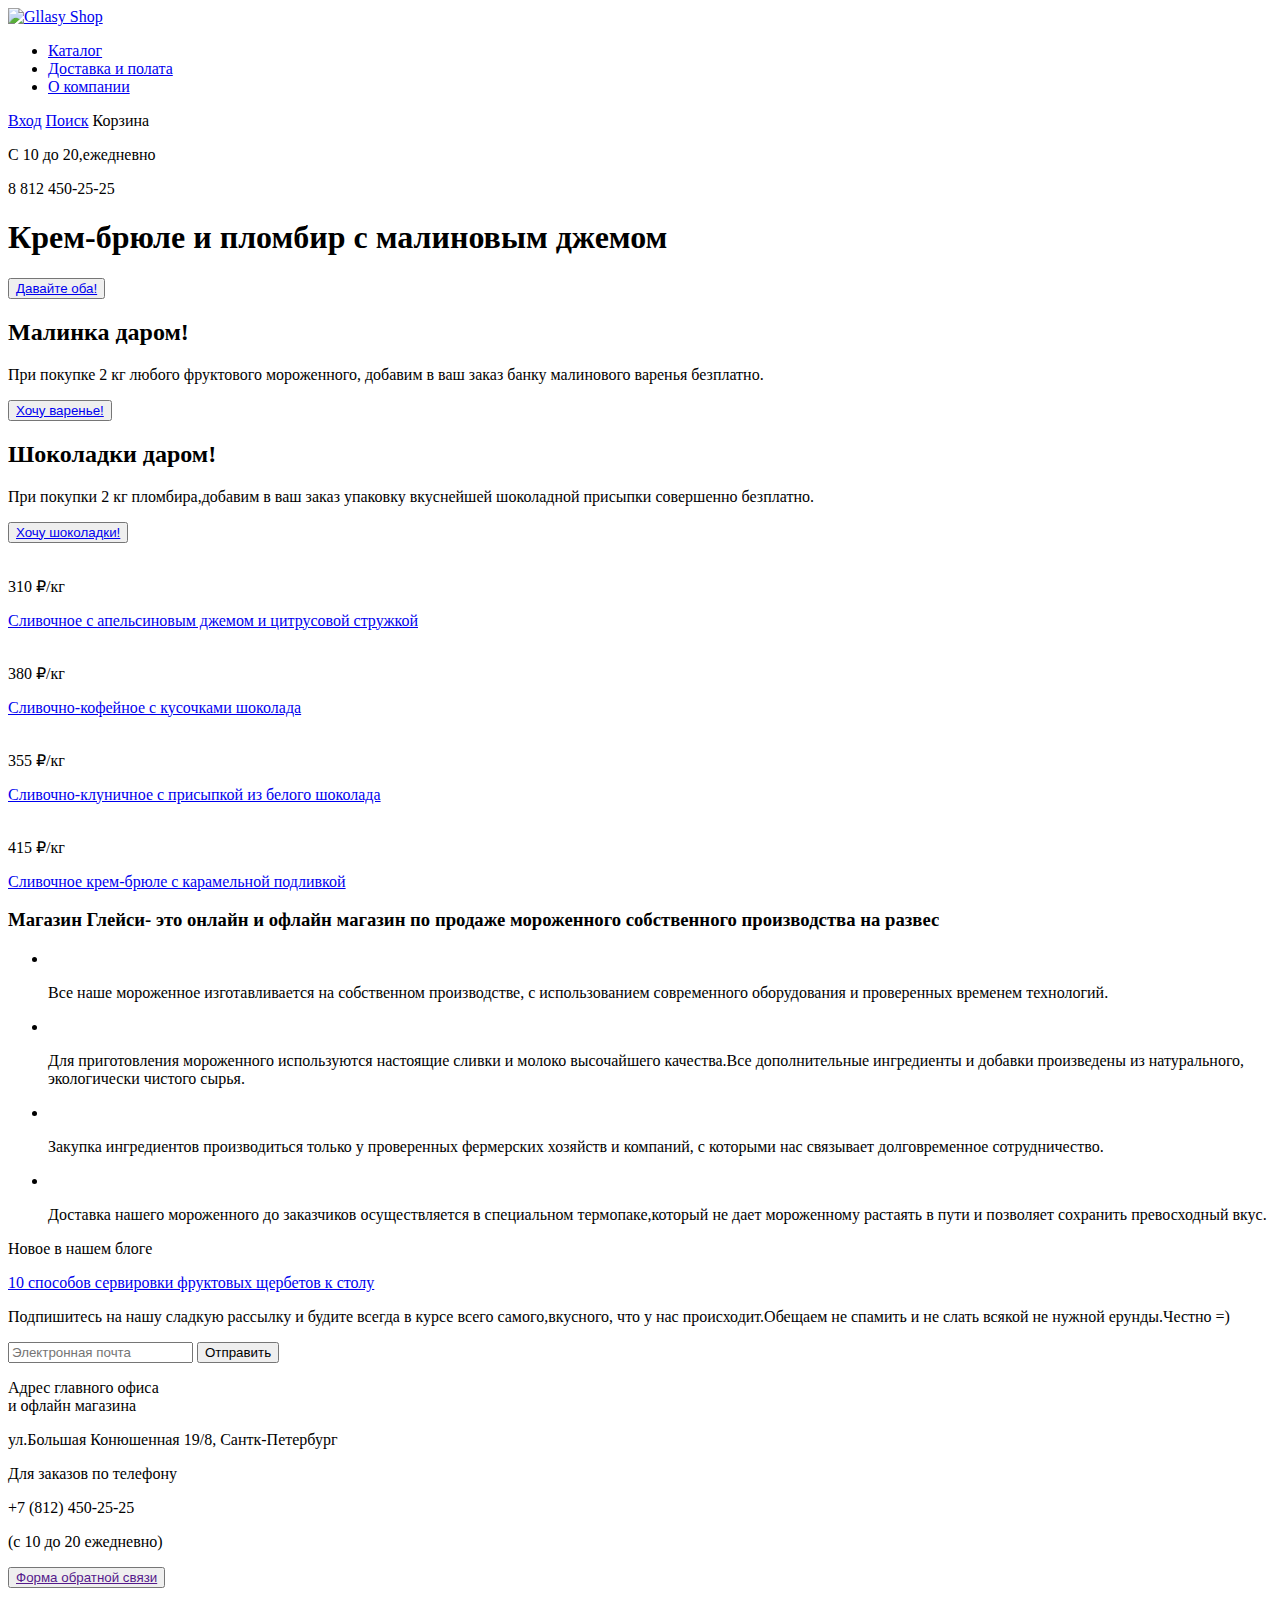
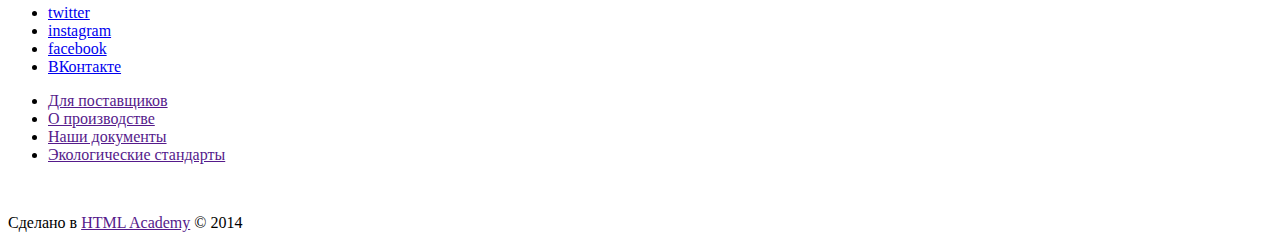
==== index.html @ 6f5e5ba5 "Разметка Глейси" ====
<!DOCTYPE html>
<html lang="ru">
  <head>
    <meta charset="utf-8">
    <title>HTML Academy: Глейси</title>
  </head>
  <body>
    <body>
    <div class="wrapper-slider">
    <header class="main-header">
    	<div class="left-block">
    	<a href="#"><img src="#" width="#" height="" alt="Gllasy Shop"></a>
    	<nav class="main-navigation">
    	<ul>
    		<li>
    			<a href="#">Каталог</a>
    	</li>
    <li>
    <a href="#">Доставка и полата</a>
    </li>
    <li>
    <a href="#">О компании</a>
    </li>
    </ul>
    </nav>
    </div>

    <div class="user-block right">
    <a class="login" href="#">Вход</a>
    <a class="Search" href="#">Поиск</a>
    <a class="links_popup_Backet">Корзина</a>
    </span>
    </div>
    </header>


    <main>
    <div class="information right">
    <p class="mode">С 10 до 20,ежедневно</p>
    <p class="mode1">8 812 450-25-25</p>
    </div>

    <div class="main-headline">
    <h1>Крем-брюле и пломбир с малиновым джемом</h1>
    <button class="btn btn-big"><a href="#">Давайте оба!</a></button>
    </div>

    <section class="action">
    <div class="action-left">
    <h2>Малинка даром!</h2>
    <p> При покупке 2 кг любого фруктового мороженного, добавим в ваш заказ банку малинового варенья безплатно.</p>
    <button class="btn"><a href="#">Хочу варенье!</a></button>
    </div>

    <div class="action-right">
    <h2> Шоколадки даром!</h2>
    <p> При покупки 2 кг пломбира,добавим в ваш заказ упаковку вкуснейшей шоколадной присыпки совершенно безплатно.</p>
    <button class="btn"><a href="#">Хочу шоколадки!</a></button>
    </div>
    </section>


    <div class="assortiment">
    <div class="product">
    	<img src="#" alt="">
    	<p class="price">310 &#8381;/кг</p>
    	<a href="#" class="product-name">Сливочное с апельсиновым джемом и цитрусовой стружкой </a>
    </div>

    <div class="price">
    	<img src="#" alt="">
    	<p class="price">380 &#8381;/кг</p>
    	<a href="#" class="product-name">Сливочно-кофейное с кусочками шоколада</a>
    </div>

    <div class="price">
    	<img src="#" alt="">
    	<p class="price">355 &#8381;/кг</p>
    	<a href="#" class="product-name">Сливочно-клуничное с присыпкой из белого шоколада</a>
    </div>

    <div class="price">
    	<img src="#" alt="">
    	<p class="price">415 &#8381;/кг </p>
    	<a href="#" class="product-name">Сливочное крем-брюле с карамельной подливкой</a>
    </div>
    </div>


    <div class="manufacturer">
    <h3 class="description">Магазин Глейси- это онлайн и офлайн магазин по продаже мороженного собственного производства на развес </h3>
    <ul class="information">
    <li>
    <img src="">
    <p>Все наше мороженное изготавливается на собственном производстве, с использованием современного оборудования и проверенных временем технологий. </p>
    </li>
    <li>
    <img src="">
    <p> Для приготовления мороженного используются настоящие сливки и молоко высочайшего качества.Все дополнительные ингредиенты и добавки произведены из натурального, экологически чистого сырья.</p>
    </li>
    <li>
    <img src="">
    <p> Закупка ингредиентов производиться только у проверенных фермерских хозяйств и компаний, с которыми нас связывает долговременное сотрудничество. </p>
    </li>
    <li>
    <img src="">
    <p>Доставка нашего мороженного до заказчиков осуществляется в специальном термопаке,который не дает мороженному растаять в пути и позволяет сохранить превосходный вкус.</p>
    </li>
    </ul>
    </div>

    <div class="row">

    <div class="news">
    <p>Новое в нашем блоге</p>
    <a class="news-headline" href="#" target="blank">10 способов сервировки фруктовых щербетов к столу</a>
    </div>

    <div class="subscribe">
    <form action="#" method="post" class="subscribe-form">
    <p>Подпишитесь на нашу сладкую рассылку и будите всегда в курсе всего самого,вкусного, что у нас происходит.Обещаем  не спамить и не слать всякой не нужной ерунды.Честно =) </p>
    <input type="email" name="email" class="subscribe form-control" placeholder="Электронная почта" required>
    <button type="submit" class="button" value="Отправить">Отправить</button>
    </form>
    </div>
    </div>


    <div id="map2" class="map">

    	<div class="contacts right">
    		<p>Адрес главного офиса<br/> и офлайн магазина</p>
    		<p class="adress">ул.Большая Конюшенная 19/8, Сантк-Петербург</p>

    		<p>Для заказов по телефону</p>
    		<p class="adress">+7 (812) 450-25-25</p>
    		<p>(c 10 до 20 ежедневно)</p>
    		<button class="btn"><a href="">Форма обратной связи</a></button>

    	</div>
    </div>
    <footer>
    	<div class="social-left">
    		<ul class="social">
    			<li><a href="#"><img src="" alt="">twitter</a></li>
    			<li><a href="#"><img src="" alt="">instagram</a></li>
    			<li><a href="#"><img src="" alt="">facebook</a></li>
    			<li><a href="#"><img src="" alt="">ВКонтакте</a></li>
    		</ul>
    	</div>
    	<div class="about">
    		<ul class="about">
    			<li><a href="">Для поставщиков</a></li>
    			<li><a href="">О производстве</a></li>
    			<li><a href="">Наши документы</a></li>
    			<li><a href="">Экологические стандарты</a></li>
    		</ul>
    	</div>
    	<div class="copyright">
    	 	<a href=""><img src=""></a>
    	 	<p class="copyright">Сделано в <a href="">HTML Academy</a> &copy; 2014</p>
    	</div>
    </footer>
    </main>
    </div>
    </body>
    </html>
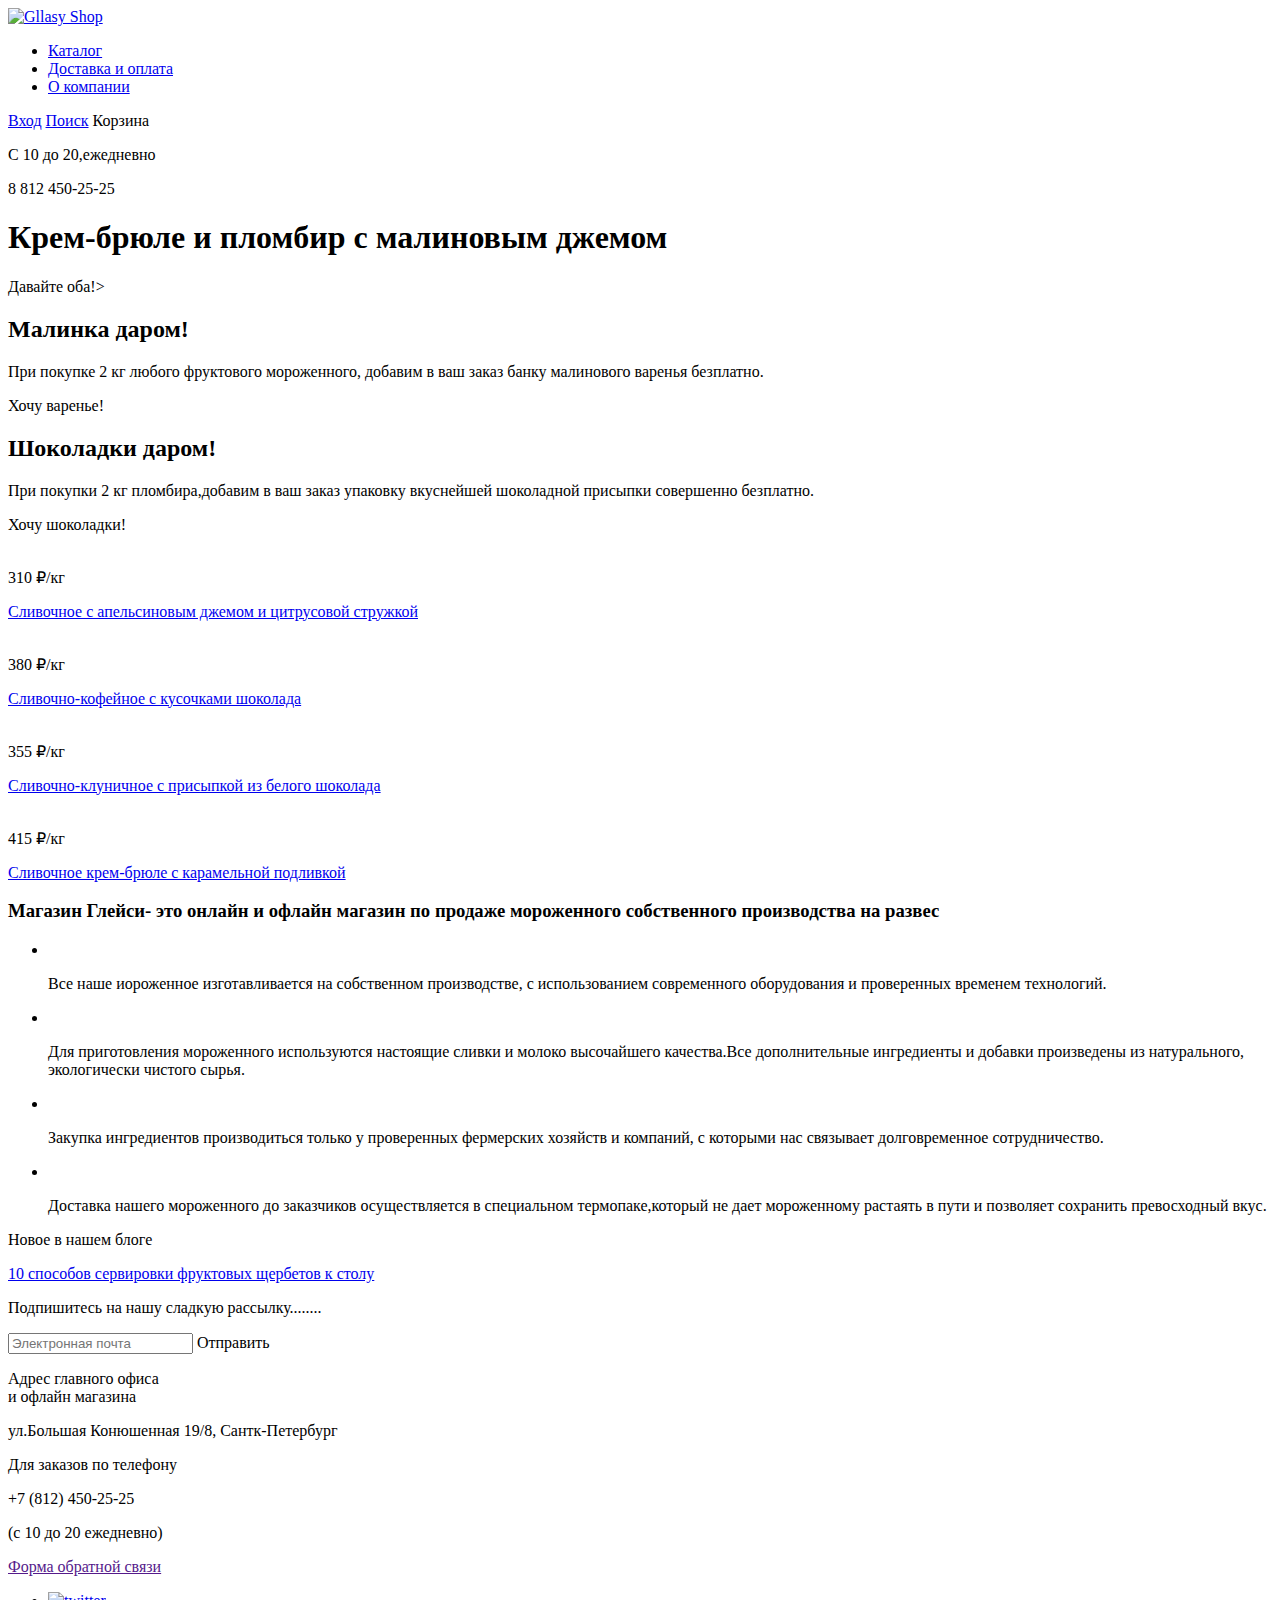
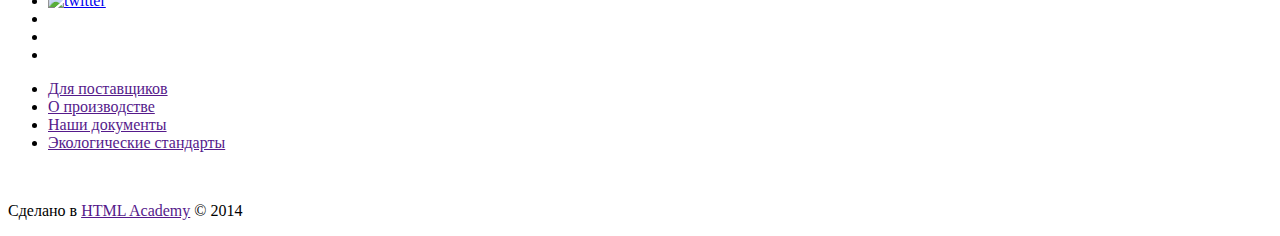
==== commit c38cf8b2: "Изменила отступы,добавила ссылку, убрала span,поменяла кнопки." ====
--- a/index.html
+++ b/index.html
@@ -1,167 +1,166 @@
-<!DOCTYPE html>
-<html lang="ru">
+﻿<!DOCTYPE html>
+  <html lang="ru">
   <head>
-    <meta charset="utf-8">
-    <title>HTML Academy: Глейси</title>
+  <meta charset="utf-8">
+  <title>GLLASY SHOP</title>
   </head>
   <body>
-    <body>
     <div class="wrapper-slider">
-    <header class="main-header">
-    	<div class="left-block">
-    	<a href="#"><img src="#" width="#" height="" alt="Gllasy Shop"></a>
-    	<nav class="main-navigation">
-    	<ul>
-    		<li>
-    			<a href="#">Каталог</a>
-    	</li>
-    <li>
-    <a href="#">Доставка и полата</a>
-    </li>
-    <li>
-    <a href="#">О компании</a>
-    </li>
-    </ul>
-    </nav>
-    </div>
+        <header class="main-header">
+	         <div class="left-block">
+	            <a href="index.html"><img src="#" width="#" height="" alt="Gllasy Shop"></a>
+	             <nav class="main-navigation">
+	                <ul>
+		                  <li>
+			                     <a href="#">Каталог</a>
+	                        </li>
+                          <li>
+                            <a href="#">Доставка и оплата</a>
+                          </li>
+                          <li>
+                            <a href="#">О компании</a>
+                          </li>
+                        </ul>
+                      </nav>
+                    </div>
 
-    <div class="user-block right">
-    <a class="login" href="#">Вход</a>
-    <a class="Search" href="#">Поиск</a>
-    <a class="links_popup_Backet">Корзина</a>
-    </span>
-    </div>
-    </header>
+                    <div class="user-block right">
+                      <a class="login" href="#">Вход</a>
+                      <a class="search" href="#">Поиск</a>
+                      <a class="links_popup_Backet">Корзина</a>
+                    </div>
+                  </header>
 
 
-    <main>
-    <div class="information right">
+                  <main>
+  <div class="information right">
     <p class="mode">С 10 до 20,ежедневно</p>
     <p class="mode1">8 812 450-25-25</p>
     </div>
 
-    <div class="main-headline">
+  <div class="main-headline">
     <h1>Крем-брюле и пломбир с малиновым джемом</h1>
-    <button class="btn btn-big"><a href="#">Давайте оба!</a></button>
+    <a class="btn btn-big"="#">Давайте оба!>
     </div>
 
     <section class="action">
-    <div class="action-left">
-    <h2>Малинка даром!</h2>
-    <p> При покупке 2 кг любого фруктового мороженного, добавим в ваш заказ банку малинового варенья безплатно.</p>
-    <button class="btn"><a href="#">Хочу варенье!</a></button>
-    </div>
+      <div class="action-left">
+        <h2>Малинка даром!</h2>
+        <p> При покупке 2 кг любого фруктового мороженного, добавим в ваш заказ банку малинового варенья безплатно.</p>
+        <a class="btn"="#">Хочу варенье!</a>
+      </div>
 
-    <div class="action-right">
-    <h2> Шоколадки даром!</h2>
-    <p> При покупки 2 кг пломбира,добавим в ваш заказ упаковку вкуснейшей шоколадной присыпки совершенно безплатно.</p>
-    <button class="btn"><a href="#">Хочу шоколадки!</a></button>
-    </div>
+      <div class="action-right">
+        <h2> Шоколадки даром!</h2>
+        <p> При покупки 2 кг пломбира,добавим в ваш заказ упаковку вкуснейшей шоколадной присыпки совершенно безплатно.</p>
+        <a class="btn"="#">Хочу шоколадки!</a>
+      </div>
     </section>
 
 
     <div class="assortiment">
-    <div class="product">
-    	<img src="#" alt="">
-    	<p class="price">310 &#8381;/кг</p>
-    	<a href="#" class="product-name">Сливочное с апельсиновым джемом и цитрусовой стружкой </a>
-    </div>
+      <div class="product">
+	       <img src="#" alt="">
+	        <p class="price">310 &#8381;/кг</p>
+	         <a href="#" class="product-name">Сливочное с апельсиновым джемом и цитрусовой стружкой </a>
+         </div>
 
-    <div class="price">
-    	<img src="#" alt="">
-    	<p class="price">380 &#8381;/кг</p>
-    	<a href="#" class="product-name">Сливочно-кофейное с кусочками шоколада</a>
-    </div>
+         <div class="price">
+	          <img src="#" alt="">
+	           <p class="price">380 &#8381;/кг</p>
+	            <a href="#" class="product-name">Сливочно-кофейное с кусочками шоколада</a>
+            </div>
 
-    <div class="price">
-    	<img src="#" alt="">
-    	<p class="price">355 &#8381;/кг</p>
-    	<a href="#" class="product-name">Сливочно-клуничное с присыпкой из белого шоколада</a>
-    </div>
+            <div class="price">
+	             <img src="#" alt="">
+	              <p class="price">355 &#8381;/кг</p>
+	               <a href="#" class="product-name">Сливочно-клуничное с присыпкой из белого шоколада</a>
+               </div>
 
-    <div class="price">
-    	<img src="#" alt="">
-    	<p class="price">415 &#8381;/кг </p>
-    	<a href="#" class="product-name">Сливочное крем-брюле с карамельной подливкой</a>
-    </div>
-    </div>
+               <div class="price">
+	                <img src="#" alt="">
+	                 <p class="price">415 &#8381;/кг </p>
+	                  <a href="#" class="product-name">Сливочное крем-брюле с карамельной подливкой</a>
+                  </div>
+                </div>
 
 
-    <div class="manufacturer">
-    <h3 class="description">Магазин Глейси- это онлайн и офлайн магазин по продаже мороженного собственного производства на развес </h3>
-    <ul class="information">
-    <li>
-    <img src="">
-    <p>Все наше мороженное изготавливается на собственном производстве, с использованием современного оборудования и проверенных временем технологий. </p>
-    </li>
-    <li>
-    <img src="">
-    <p> Для приготовления мороженного используются настоящие сливки и молоко высочайшего качества.Все дополнительные ингредиенты и добавки произведены из натурального, экологически чистого сырья.</p>
-    </li>
-    <li>
-    <img src="">
-    <p> Закупка ингредиентов производиться только у проверенных фермерских хозяйств и компаний, с которыми нас связывает долговременное сотрудничество. </p>
-    </li>
-    <li>
-    <img src="">
-    <p>Доставка нашего мороженного до заказчиков осуществляется в специальном термопаке,который не дает мороженному растаять в пути и позволяет сохранить превосходный вкус.</p>
-    </li>
-    </ul>
-    </div>
+                <div class="manufacturer">
+                  <h3 class="description">Магазин Глейси- это онлайн и офлайн магазин по продаже мороженного собственного производства на развес </h3>
+                  <ul class="information">
+                    <li>
+                      <img src="">
+                      <p>Все наше иороженное изготавливается на собственном производстве, с использованием современного оборудования и проверенных временем технологий. </p>
+                    </li>
+                    <li>
+                      <img src="">
+                      <p> Для приготовления мороженного используются настоящие сливки и молоко высочайшего качества.Все дополнительные ингредиенты и добавки произведены из натурального, экологически чистого сырья.</p>
+                    </li>
+                    <li>
+                      <img src="">
+                      <p> Закупка ингредиентов производиться только у проверенных фермерских хозяйств и компаний, с которыми нас связывает долговременное сотрудничество. </p>
+                    </li>
+                    <li>
+                      <img src="">
+                      <p>Доставка нашего мороженного до заказчиков осуществляется в специальном термопаке,который не дает мороженному растаять в пути и позволяет сохранить превосходный вкус.</p>
+                    </li>
+                  </ul>
+                </div>
 
-    <div class="row">
+                <div class="row">
 
-    <div class="news">
-    <p>Новое в нашем блоге</p>
-    <a class="news-headline" href="#" target="blank">10 способов сервировки фруктовых щербетов к столу</a>
-    </div>
+                  <div class="news">
+                    <p>Новое в нашем блоге</p>
+                    <a class="news-headline" href="#" target="blank">10 способов сервировки фруктовых щербетов к столу</a>
+                  </div>
 
-    <div class="subscribe">
-    <form action="#" method="post" class="subscribe-form">
-    <p>Подпишитесь на нашу сладкую рассылку и будите всегда в курсе всего самого,вкусного, что у нас происходит.Обещаем  не спамить и не слать всякой не нужной ерунды.Честно =) </p>
-    <input type="email" name="email" class="subscribe form-control" placeholder="Электронная почта" required>
-    <button type="submit" class="button" value="Отправить">Отправить</button>
-    </form>
-    </div>
-    </div>
+                  <div class="subscribe">
+                    <form action="#" method="post" class="subscribe-form">
+                      <p>Подпишитесь на нашу сладкую рассылку........</p>
+                      <input type="email" name="email" class="subscribe form-control" placeholder="Электронная почта" required>
+                      <a class="btn"="#"value="Отправить">Отправить</a>
+                    </form>
+                  </div>
+                </div>
 
 
-    <div id="map2" class="map">
+                <div id="map2" class="map">
 
-    	<div class="contacts right">
-    		<p>Адрес главного офиса<br/> и офлайн магазина</p>
-    		<p class="adress">ул.Большая Конюшенная 19/8, Сантк-Петербург</p>
+	                 <div class="contacts right">
+		                   <p>Адрес главного офиса<br/> и офлайн магазина</p>
+		                     <p class="adress">ул.Большая Конюшенная 19/8, Сантк-Петербург</p>
 
-    		<p>Для заказов по телефону</p>
-    		<p class="adress">+7 (812) 450-25-25</p>
-    		<p>(c 10 до 20 ежедневно)</p>
-    		<button class="btn"><a href="">Форма обратной связи</a></button>
+		                       <p>Для заказов по телефону</p>
+		                         <p class="adress">+7 (812) 450-25-25</p>
+		                           <p>(c 10 до 20 ежедневно)</p>
+		                             <a class="btn"="#"
+                                 <a href="">Форма обратной связи</a>
 
-    	</div>
-    </div>
-    <footer>
-    	<div class="social-left">
-    		<ul class="social">
-    			<li><a href="#"><img src="" alt="">twitter</a></li>
-    			<li><a href="#"><img src="" alt="">instagram</a></li>
-    			<li><a href="#"><img src="" alt="">facebook</a></li>
-    			<li><a href="#"><img src="" alt="">ВКонтакте</a></li>
-    		</ul>
-    	</div>
-    	<div class="about">
-    		<ul class="about">
-    			<li><a href="">Для поставщиков</a></li>
-    			<li><a href="">О производстве</a></li>
-    			<li><a href="">Наши документы</a></li>
-    			<li><a href="">Экологические стандарты</a></li>
-    		</ul>
-    	</div>
-    	<div class="copyright">
-    	 	<a href=""><img src=""></a>
-    	 	<p class="copyright">Сделано в <a href="">HTML Academy</a> &copy; 2014</p>
-    	</div>
-    </footer>
-    </main>
-    </div>
-    </body>
-    </html>
+	                              </div>
+                              </div>
+                              <footer>
+	                               <div class="social-left">
+		                                 <ul class="social">
+			                                    <li><a href="#"><img src="" alt="twitter"></a></li>
+			                                       <li><a href=""><img src="" alt=""></a></li>
+			                                          <li><a href=""><img src="" alt=""></a></li>
+			                                             <li><a href=""><img src="" alt=""></a></li>
+		                                               </ul>
+	                                                </div>
+	                                                 <div class="about">
+		                                                   <ul class="about">
+			                                                      <li><a href="">Для поставщиков</a></li>
+			                                                         <li><a href="">О производстве</a></li>
+			                                                            <li><a href="">Наши документы</a></li>
+			                                                               <li><a href="">Экологические стандарты</a></li>
+		                                                                 </ul>
+	                                                                  </div>
+	                                                                   <div class="copyright">
+	 	                                                                    <a href=""><img src=""></a>
+	 	                                                                     <p class="copyright">Сделано в <a href="">HTML Academy</a> &copy; 2014</p>
+	                                                                      </div>
+                                                                      </footer>
+                                                                    </main>
+                                                                  </div>
+                                                                </body>
+                                                                </html>
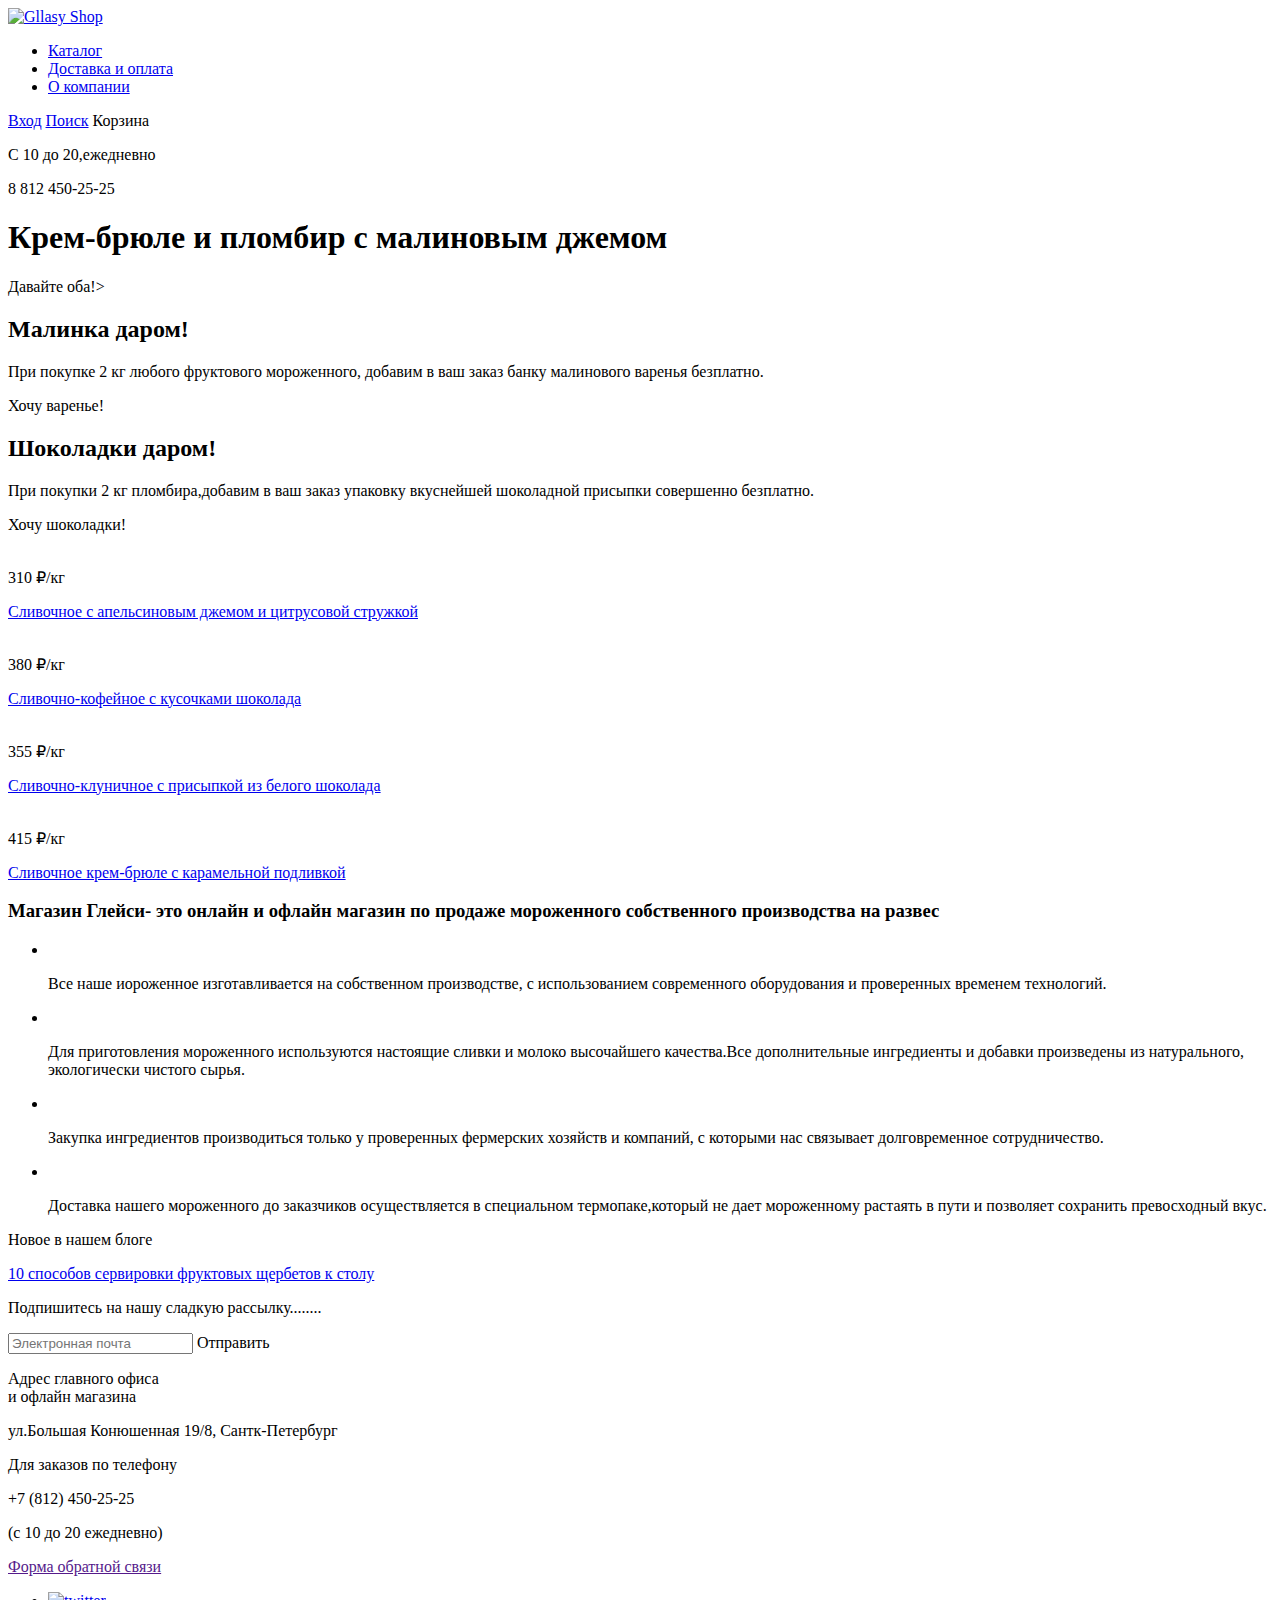
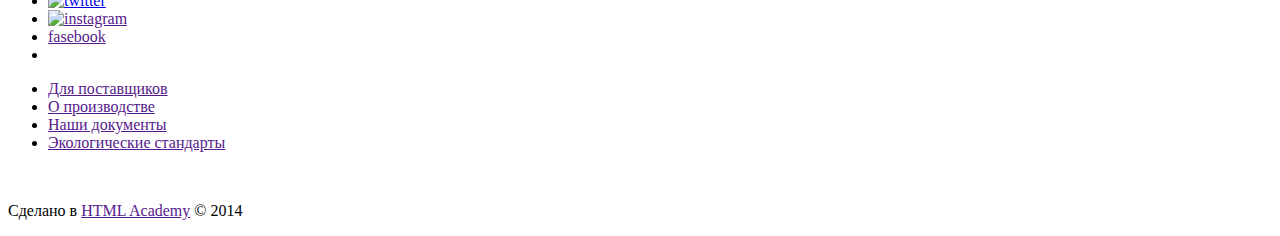
==== commit 8b05e7a1: "Update index.html" ====
--- a/index.html
+++ b/index.html
@@ -1,166 +1,164 @@
-﻿<!DOCTYPE html>
-  <html lang="ru">
-  <head>
+<!DOCTYPE html>
+<html lang="ru">
+<head>
   <meta charset="utf-8">
   <title>GLLASY SHOP</title>
-  </head>
-  <body>
-    <div class="wrapper-slider">
-        <header class="main-header">
-	         <div class="left-block">
-	            <a href="index.html"><img src="#" width="#" height="" alt="Gllasy Shop"></a>
-	             <nav class="main-navigation">
-	                <ul>
-		                  <li>
-			                     <a href="#">Каталог</a>
-	                        </li>
-                          <li>
-                            <a href="#">Доставка и оплата</a>
-                          </li>
-                          <li>
-                            <a href="#">О компании</a>
-                          </li>
-                        </ul>
-                      </nav>
-                    </div>
+</head>
+<body>
+  <div class="wrapper-slider">
+    <header class="main-header">
+      <div class="left-block">
+        <a href="index.html"><img src="#" width="#" height="" alt="Gllasy Shop"></a>
+        <nav class="main-navigation">
+          <ul>
+            <li>
+              <a href="#">Каталог</a>
+            </li>
+            <li>
+              <a href="#">Доставка и оплата</a>
+            </li>
+            <li>
+              <a href="#">О компании</a>
+            </li>
+          </ul>
+        </nav>
+      </div>
 
-                    <div class="user-block right">
-                      <a class="login" href="#">Вход</a>
-                      <a class="search" href="#">Поиск</a>
-                      <a class="links_popup_Backet">Корзина</a>
-                    </div>
-                  </header>
+      <div class="user-block right">
+        <a class="login" href="#">Вход</a>
+        <a class="search" href="#">Поиск</a>
+        <a class="links_popup_Backet">Корзина</a>
+      </div>
+    </header>
 
 
-                  <main>
-  <div class="information right">
-    <p class="mode">С 10 до 20,ежедневно</p>
-    <p class="mode1">8 812 450-25-25</p>
+    <main>
+      <div class="information right">
+        <p class="mode">С 10 до 20,ежедневно</p>
+        <p class="mode1">8 812 450-25-25</p>
+      </div>
+
+      <div class="main-headline">
+        <h1>Крем-брюле и пломбир с малиновым джемом</h1>
+        <a class="btn btn-big"="#">Давайте оба!>
+      </div>
+
+      <section class="action">
+        <div class="action-left">
+          <h2>Малинка даром!</h2>
+          <p> При покупке 2 кг любого фруктового мороженного, добавим в ваш заказ банку малинового варенья безплатно.</p>
+          <a class="btn"="#">Хочу варенье!</a>
+        </div>
+
+        <div class="action-right">
+          <h2> Шоколадки даром!</h2>
+          <p> При покупки 2 кг пломбира,добавим в ваш заказ упаковку вкуснейшей шоколадной присыпки совершенно безплатно.</p>
+          <a class="btn"="#">Хочу шоколадки!</a>
+        </div>
+      </section>
+
+
+       <div class="assortiment">
+         <div class="product">
+         <img src="#" alt="">
+         <p class="price">310 &#8381;/кг</p>
+         <a href="#" class="product-name">Сливочное с апельсиновым джемом и цитрусовой стружкой </a>
+       </div>
+
+       <div class="price">
+         <img src="#" alt="">
+         <p class="price">380 &#8381;/кг</p>
+         <a href="#" class="product-name">Сливочно-кофейное с кусочками шоколада</a>
+       </div>
+
+       <div class="price">
+         <img src="#" alt="">
+         <p class="price">355 &#8381;/кг</p>
+         <a href="#" class="product-name">Сливочно-клуничное с присыпкой из белого шоколада</a>
+       </div>
+
+       <div class="price">
+         <img src="#" alt="">
+         <p class="price">415 &#8381;/кг </p>
+         <a href="#" class="product-name">Сливочное крем-брюле с карамельной подливкой</a>
+      </div>
     </div>
 
-  <div class="main-headline">
-    <h1>Крем-брюле и пломбир с малиновым джемом</h1>
-    <a class="btn btn-big"="#">Давайте оба!>
-    </div>
+        <div class="manufacturer">
+          <h3 class="description">Магазин Глейси- это онлайн и офлайн магазин по продаже мороженного собственного производства на развес </h3>
+            <ul class="information">
+              <li>
+                <img src="">
+                <p>Все наше иороженное изготавливается на собственном производстве, с использованием современного оборудования и проверенных временем технологий. </p>
+              </li>
+              <li>
+                <img src="">
+                <p> Для приготовления мороженного используются настоящие сливки и молоко высочайшего качества.Все дополнительные ингредиенты и добавки произведены из натурального, экологически чистого сырья.</p>
+              </li>
+              <li>
+                <img src="">
+                <p> Закупка ингредиентов производиться только у проверенных фермерских хозяйств и компаний, с которыми нас связывает долговременное сотрудничество. </p>
+              </li>
+              <li>
+                <img src="">
+                <p>Доставка нашего мороженного до заказчиков осуществляется в специальном термопаке,который не дает мороженному растаять в пути и позволяет сохранить превосходный вкус.</p>
+              </li>
+          </ul>
+        </div>
 
-    <section class="action">
-      <div class="action-left">
-        <h2>Малинка даром!</h2>
-        <p> При покупке 2 кг любого фруктового мороженного, добавим в ваш заказ банку малинового варенья безплатно.</p>
-        <a class="btn"="#">Хочу варенье!</a>
+        <div class="row">
+          <div class="news">
+            <p>Новое в нашем блоге</p>
+            <a class="news-headline" href="#" target="blank">10 способов сервировки фруктовых щербетов к столу</a>
+          </div>
+
+        <div class="subscribe">
+          <form action="#" method="post" class="subscribe-form">
+            <p>Подпишитесь на нашу сладкую рассылку........</p>
+              <input type="email" name="email" class="subscribe form-control" placeholder="Электронная почта" required>
+              <a class="btn"="#"value="Отправить">Отправить</a>
+          </form>
+        </div>
       </div>
 
-      <div class="action-right">
-        <h2> Шоколадки даром!</h2>
-        <p> При покупки 2 кг пломбира,добавим в ваш заказ упаковку вкуснейшей шоколадной присыпки совершенно безплатно.</p>
-        <a class="btn"="#">Хочу шоколадки!</a>
+
+       <div id="map2" class="map">
+         <div class="contacts right">
+  	       <p>Адрес главного офиса<br/> и офлайн магазина</p>
+  	       <p class="adress">ул.Большая Конюшенная 19/8, Сантк-Петербург</p>
+           <p>Для заказов по телефону</p>
+  	       <p class="adress">+7 (812) 450-25-25</p>
+  	       <p>(c 10 до 20 ежедневно)</p>
+  	       <a class="btn"="#">
+           <a href="">Форма обратной связи</a>
+          </div>
       </div>
-    </section>
 
-
-    <div class="assortiment">
-      <div class="product">
-	       <img src="#" alt="">
-	        <p class="price">310 &#8381;/кг</p>
-	         <a href="#" class="product-name">Сливочное с апельсиновым джемом и цитрусовой стружкой </a>
-         </div>
-
-         <div class="price">
-	          <img src="#" alt="">
-	           <p class="price">380 &#8381;/кг</p>
-	            <a href="#" class="product-name">Сливочно-кофейное с кусочками шоколада</a>
+         <footer>
+            <div class="social-left">
+      	      <ul class="social">
+      		      <li><a href="#"><img src="" alt="twitter"></a></li>
+      		      <li><a href=""><img src="" alt="instagram"></a></li>
+      		      <li><a href=""><img src="" alt="">fasebook</a></li>
+      		      <li><a href=""><img src="" alt=""></a></li>
+      	      </ul>
             </div>
 
-            <div class="price">
-	             <img src="#" alt="">
-	              <p class="price">355 &#8381;/кг</p>
-	               <a href="#" class="product-name">Сливочно-клуничное с присыпкой из белого шоколада</a>
-               </div>
+              <div class="about">
+        	      <ul class="about">
+        		      <li><a href="">Для поставщиков</a></li>
+        		      <li><a href="">О производстве</a></li>
+        		      <li><a href="">Наши документы</a></li>
+        		      <li><a href="">Экологические стандарты</a></li>
+        	     </ul>
+           </div>
 
-               <div class="price">
-	                <img src="#" alt="">
-	                 <p class="price">415 &#8381;/кг </p>
-	                  <a href="#" class="product-name">Сливочное крем-брюле с карамельной подливкой</a>
-                  </div>
-                </div>
-
-
-                <div class="manufacturer">
-                  <h3 class="description">Магазин Глейси- это онлайн и офлайн магазин по продаже мороженного собственного производства на развес </h3>
-                  <ul class="information">
-                    <li>
-                      <img src="">
-                      <p>Все наше иороженное изготавливается на собственном производстве, с использованием современного оборудования и проверенных временем технологий. </p>
-                    </li>
-                    <li>
-                      <img src="">
-                      <p> Для приготовления мороженного используются настоящие сливки и молоко высочайшего качества.Все дополнительные ингредиенты и добавки произведены из натурального, экологически чистого сырья.</p>
-                    </li>
-                    <li>
-                      <img src="">
-                      <p> Закупка ингредиентов производиться только у проверенных фермерских хозяйств и компаний, с которыми нас связывает долговременное сотрудничество. </p>
-                    </li>
-                    <li>
-                      <img src="">
-                      <p>Доставка нашего мороженного до заказчиков осуществляется в специальном термопаке,который не дает мороженному растаять в пути и позволяет сохранить превосходный вкус.</p>
-                    </li>
-                  </ul>
-                </div>
-
-                <div class="row">
-
-                  <div class="news">
-                    <p>Новое в нашем блоге</p>
-                    <a class="news-headline" href="#" target="blank">10 способов сервировки фруктовых щербетов к столу</a>
-                  </div>
-
-                  <div class="subscribe">
-                    <form action="#" method="post" class="subscribe-form">
-                      <p>Подпишитесь на нашу сладкую рассылку........</p>
-                      <input type="email" name="email" class="subscribe form-control" placeholder="Электронная почта" required>
-                      <a class="btn"="#"value="Отправить">Отправить</a>
-                    </form>
-                  </div>
-                </div>
-
-
-                <div id="map2" class="map">
-
-	                 <div class="contacts right">
-		                   <p>Адрес главного офиса<br/> и офлайн магазина</p>
-		                     <p class="adress">ул.Большая Конюшенная 19/8, Сантк-Петербург</p>
-
-		                       <p>Для заказов по телефону</p>
-		                         <p class="adress">+7 (812) 450-25-25</p>
-		                           <p>(c 10 до 20 ежедневно)</p>
-		                             <a class="btn"="#"
-                                 <a href="">Форма обратной связи</a>
-
-	                              </div>
-                              </div>
-                              <footer>
-	                               <div class="social-left">
-		                                 <ul class="social">
-			                                    <li><a href="#"><img src="" alt="twitter"></a></li>
-			                                       <li><a href=""><img src="" alt=""></a></li>
-			                                          <li><a href=""><img src="" alt=""></a></li>
-			                                             <li><a href=""><img src="" alt=""></a></li>
-		                                               </ul>
-	                                                </div>
-	                                                 <div class="about">
-		                                                   <ul class="about">
-			                                                      <li><a href="">Для поставщиков</a></li>
-			                                                         <li><a href="">О производстве</a></li>
-			                                                            <li><a href="">Наши документы</a></li>
-			                                                               <li><a href="">Экологические стандарты</a></li>
-		                                                                 </ul>
-	                                                                  </div>
-	                                                                   <div class="copyright">
-	 	                                                                    <a href=""><img src=""></a>
-	 	                                                                     <p class="copyright">Сделано в <a href="">HTML Academy</a> &copy; 2014</p>
-	                                                                      </div>
-                                                                      </footer>
-                                                                    </main>
-                                                                  </div>
-                                                                </body>
-                                                                </html>
+            <div class="copyright">
+       	      <a href=""><img src=""></a>
+       	      <p class="copyright">Сделано в <a href="">HTML Academy</a> &copy; 2014</p>
+            </div>
+         </footer>
+      </main>
+    </div>
+  </body>
+</html>
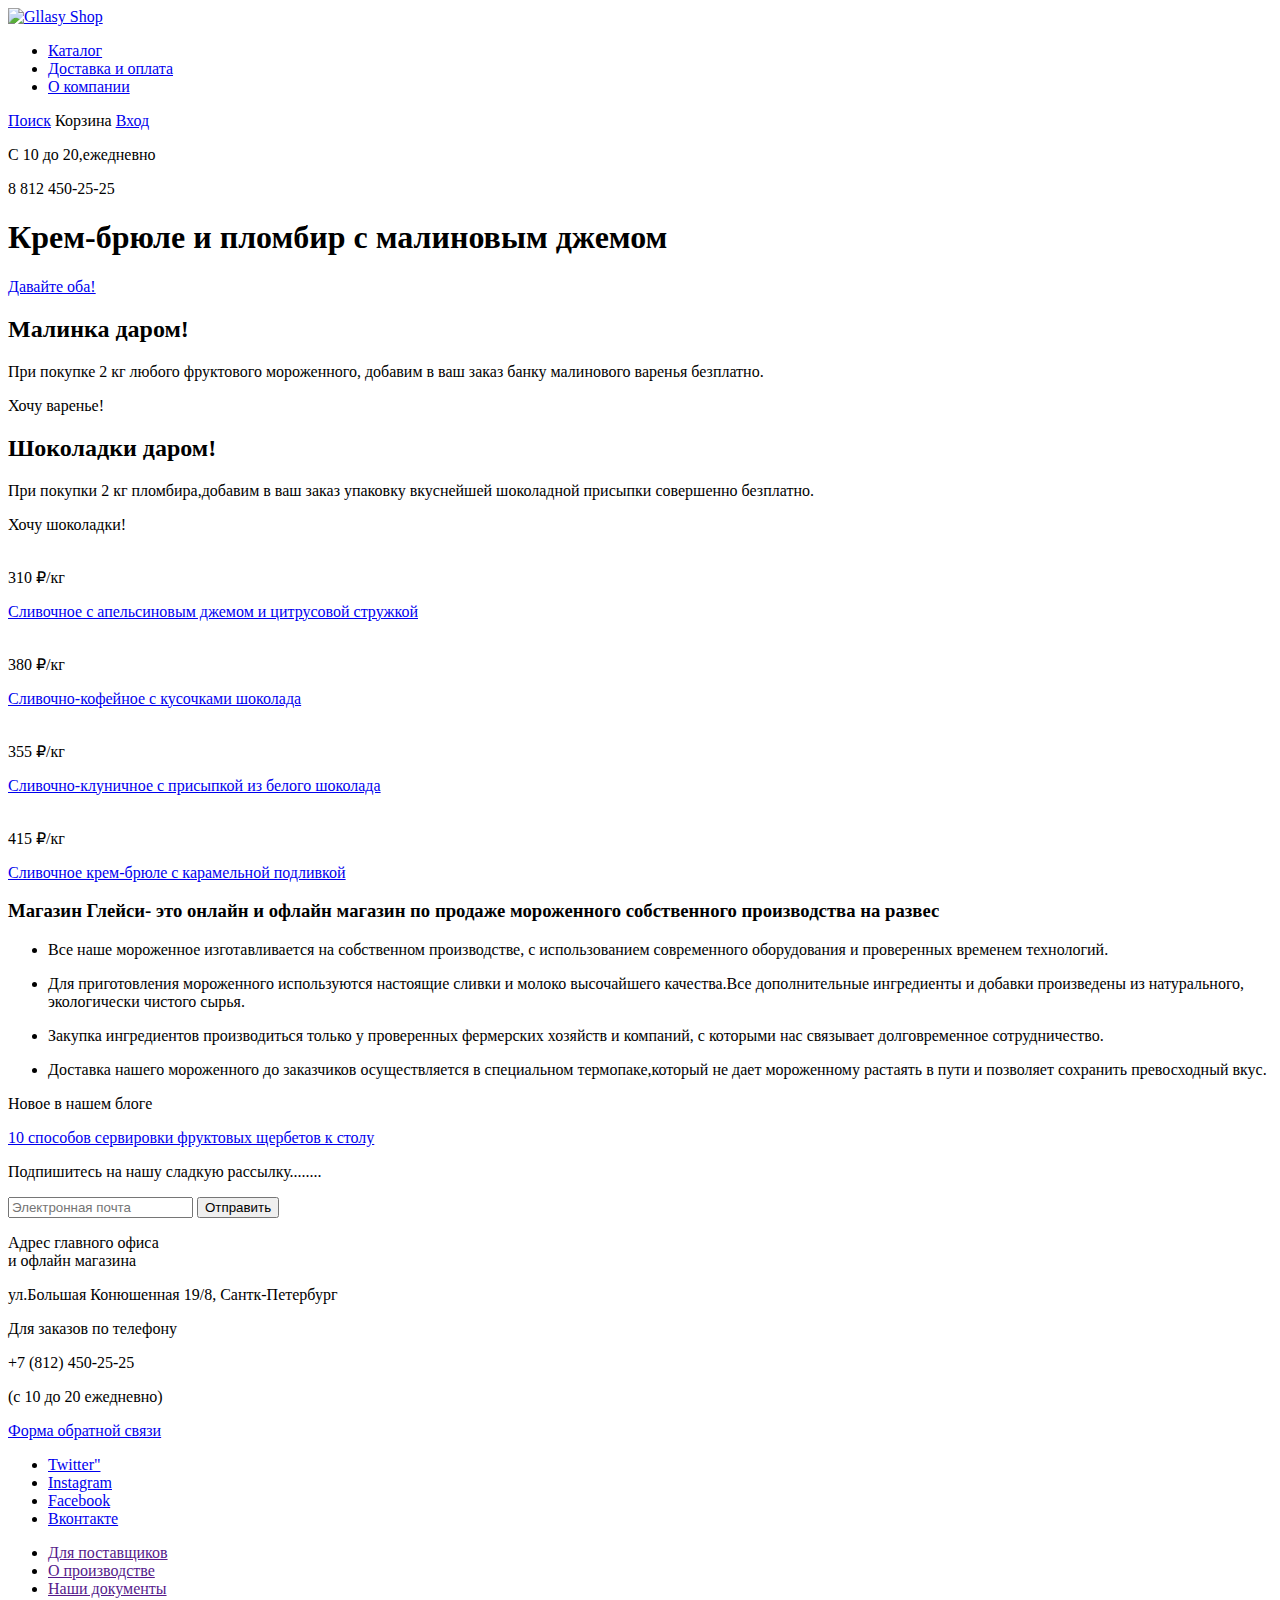
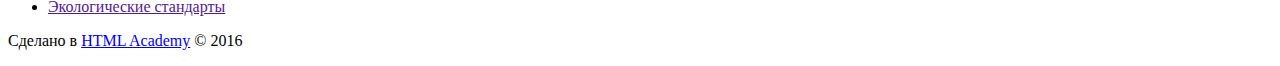
==== commit 6f908b07: "Исравила замечания" ====
--- a/index.html
+++ b/index.html
@@ -25,22 +25,21 @@
       </div>
 
       <div class="user-block right">
-        <a class="login" href="#">Вход</a>
         <a class="search" href="#">Поиск</a>
         <a class="links_popup_Backet">Корзина</a>
+        <a class="login" href="#">Вход</a>
       </div>
-    </header>
 
-
-    <main>
       <div class="information right">
         <p class="mode">С 10 до 20,ежедневно</p>
         <p class="mode1">8 812 450-25-25</p>
       </div>
+</header>
 
+<main>
       <div class="main-headline">
         <h1>Крем-брюле и пломбир с малиновым джемом</h1>
-        <a class="btn btn-big"="#">Давайте оба!>
+        <a class="btn btn-big" href="#">Давайте оба!</a>
       </div>
 
       <section class="action">
@@ -60,24 +59,24 @@
 
        <div class="assortiment">
          <div class="product">
-         <img src="#" alt="">
-         <p class="price">310 &#8381;/кг</p>
-         <a href="#" class="product-name">Сливочное с апельсиновым джемом и цитрусовой стружкой </a>
+           <img src="#" alt="">
+           <p class="price">310 &#8381;/кг</p>
+           <a href="#" class="product-name">Сливочное с апельсиновым джемом и цитрусовой стружкой </a>
        </div>
 
-       <div class="price">
+       <div class="product">
          <img src="#" alt="">
          <p class="price">380 &#8381;/кг</p>
          <a href="#" class="product-name">Сливочно-кофейное с кусочками шоколада</a>
        </div>
 
-       <div class="price">
+       <div class="product">
          <img src="#" alt="">
          <p class="price">355 &#8381;/кг</p>
          <a href="#" class="product-name">Сливочно-клуничное с присыпкой из белого шоколада</a>
        </div>
 
-       <div class="price">
+       <div class="product">
          <img src="#" alt="">
          <p class="price">415 &#8381;/кг </p>
          <a href="#" class="product-name">Сливочное крем-брюле с карамельной подливкой</a>
@@ -87,20 +86,16 @@
         <div class="manufacturer">
           <h3 class="description">Магазин Глейси- это онлайн и офлайн магазин по продаже мороженного собственного производства на развес </h3>
             <ul class="information">
-              <li>
-                <img src="">
-                <p>Все наше иороженное изготавливается на собственном производстве, с использованием современного оборудования и проверенных временем технологий. </p>
+              <li class="description">
+                <p>Все наше мороженное изготавливается на собственном производстве, с использованием современного оборудования и проверенных временем технологий. </p>
               </li>
-              <li>
-                <img src="">
+              <li class="description">
                 <p> Для приготовления мороженного используются настоящие сливки и молоко высочайшего качества.Все дополнительные ингредиенты и добавки произведены из натурального, экологически чистого сырья.</p>
               </li>
-              <li>
-                <img src="">
+              <li class="description">
                 <p> Закупка ингредиентов производиться только у проверенных фермерских хозяйств и компаний, с которыми нас связывает долговременное сотрудничество. </p>
               </li>
-              <li>
-                <img src="">
+              <li class="description">
                 <p>Доставка нашего мороженного до заказчиков осуществляется в специальном термопаке,который не дает мороженному растаять в пути и позволяет сохранить превосходный вкус.</p>
               </li>
           </ul>
@@ -109,14 +104,14 @@
         <div class="row">
           <div class="news">
             <p>Новое в нашем блоге</p>
-            <a class="news-headline" href="#" target="blank">10 способов сервировки фруктовых щербетов к столу</a>
+            <a class="news-headline" href="#">10 способов сервировки фруктовых щербетов к столу</a>
           </div>
 
         <div class="subscribe">
           <form action="#" method="post" class="subscribe-form">
             <p>Подпишитесь на нашу сладкую рассылку........</p>
-              <input type="email" name="email" class="subscribe form-control" placeholder="Электронная почта" required>
-              <a class="btn"="#"value="Отправить">Отправить</a>
+            <input type="email" name="email" class="subscribe form-control" placeholder="Электронная почта" required>
+              <input type="submit" class="btn" value="Отправить">
           </form>
         </div>
       </div>
@@ -129,18 +124,18 @@
            <p>Для заказов по телефону</p>
   	       <p class="adress">+7 (812) 450-25-25</p>
   	       <p>(c 10 до 20 ежедневно)</p>
-  	       <a class="btn"="#">
-           <a href="">Форма обратной связи</a>
+  	       <a class="btn" href="#">Форма обратной связи</a>
+
           </div>
       </div>
 
          <footer>
             <div class="social-left">
       	      <ul class="social">
-      		      <li><a href="#"><img src="" alt="twitter"></a></li>
-      		      <li><a href=""><img src="" alt="instagram"></a></li>
-      		      <li><a href=""><img src="" alt="">fasebook</a></li>
-      		      <li><a href=""><img src="" alt=""></a></li>
+      		      <li><a href="#">Twitter"</a></li>
+      		      <li><a href="#">Instagram</a></li>
+      		      <li><a href="#">Facebook</a></li>
+      		      <li><a href="#">Вконтакте</a></li>
       	      </ul>
             </div>
 
@@ -154,8 +149,8 @@
            </div>
 
             <div class="copyright">
-       	      <a href=""><img src=""></a>
-       	      <p class="copyright">Сделано в <a href="">HTML Academy</a> &copy; 2014</p>
+       	      <a href="" class="Html-logo"></a>
+       	      <p class="copyright">Сделано в <a href="http://htmlacademy.ru/" target="_blank">HTML Academy</a> &copy; 2016</p>
             </div>
          </footer>
       </main>
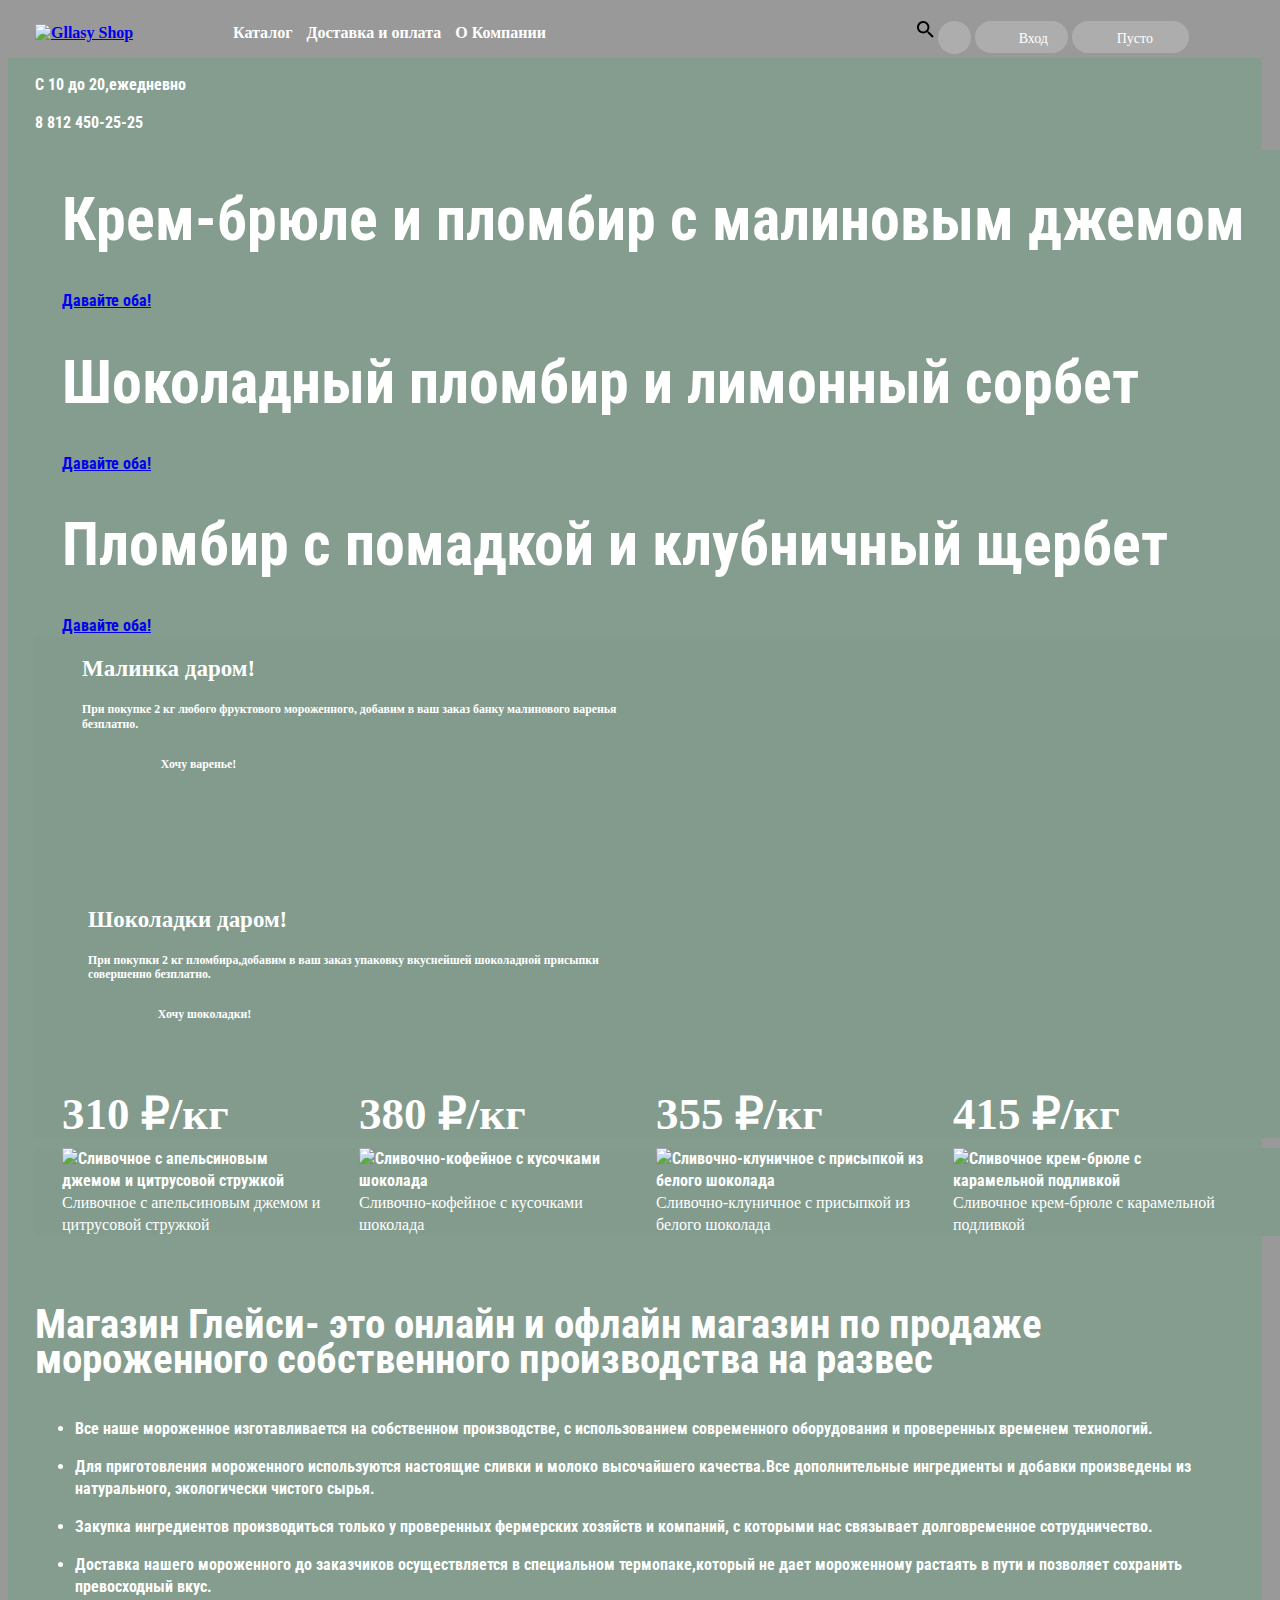
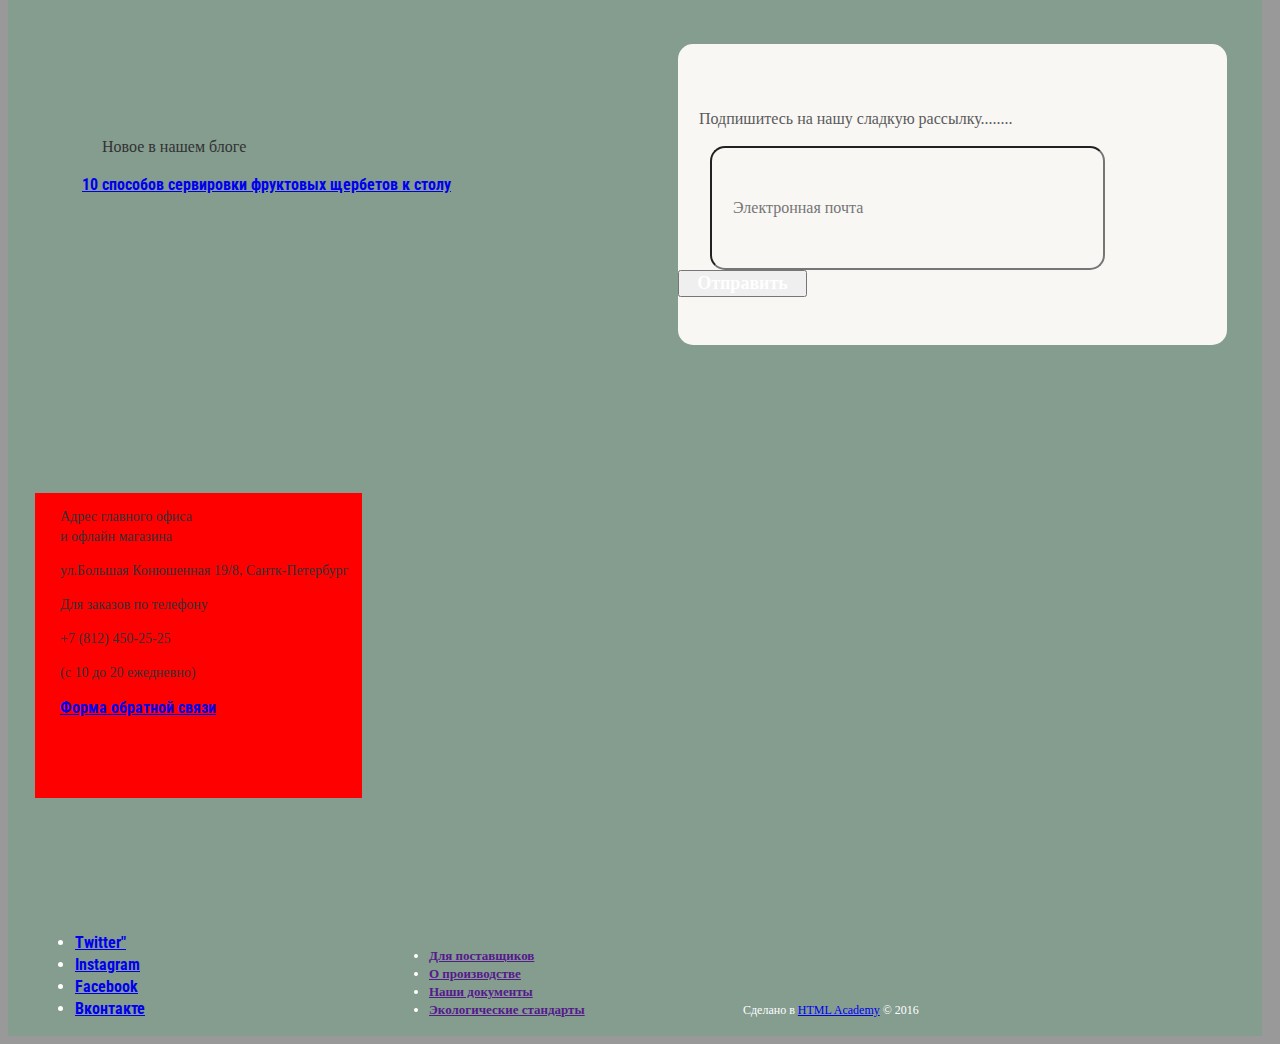
==== commit b1591c2f: "Добавила картинки." ====
--- a/index.html
+++ b/index.html
@@ -3,81 +3,127 @@
 <head>
   <meta charset="utf-8">
   <title>GLLASY SHOP</title>
+  <link href="https://fonts.googleapis.com/css?family=Roboto+Condensed:400,400i,700,700i&subset=cyrillic" rel="stylesheet">
+  <link href="css/style.css" rel="stylesheet">
 </head>
 <body>
   <div class="wrapper-slider">
-    <header class="main-header">
-      <div class="left-block">
-        <a href="index.html"><img src="#" width="#" height="" alt="Gllasy Shop"></a>
-        <nav class="main-navigation">
-          <ul>
-            <li>
-              <a href="#">Каталог</a>
-            </li>
-            <li>
-              <a href="#">Доставка и оплата</a>
-            </li>
-            <li>
-              <a href="#">О компании</a>
-            </li>
-          </ul>
-        </nav>
-      </div>
-
-      <div class="user-block right">
-        <a class="search" href="#">Поиск</a>
-        <a class="links_popup_Backet">Корзина</a>
-        <a class="login" href="#">Вход</a>
-      </div>
-
-      <div class="information right">
+  <header class="main-header">
+    <div class="left-block">
+      <a href="index.html"><img src="C:\Users\mkovrova\Documents\GitHub\216683-gllacy\img\Logo1.svg" width="154" height="64" alt="Gllasy Shop"></a>
+    </div>
+    <nav class="main-navigation">
+      <ul class="DDD">
+        <li><a href="catalog.html">Каталог</a>
+          <div class="navigation-line">
+            <ul class="hidden">
+              <li><b><a href="#">Новинки</a></b></li>
+              <li><a href="catalog.html">Сливочное</a></li>
+              <li><a href="#">Щербеты</a></li>
+              <li><a href="#">Фруктовый лед</a></li>
+              <li><a href="#">Мелорин</a></li>
+            </ul>
+          </div>
+        </li>
+        <li><a href="#">Доставка и оплата</a></li>
+        <li><a href="#">О Компании</a></li>
+      </ul>
+    </nav>
+    <div class="customer-panel">
+      <svg xmlns="http://www.w3.org/2000/svg" width="16.687" height="16.688" viewBox="0 0 16.687 16.688">
+        <path id="Лупа" class="loupe" d="M379.155,677.747H378.4l-0.264-.262a6.209,6.209,0,1,0-.675.675l0.263,0.262v0.755l4.773,4.76,1.423-1.422Zm-5.731,0a4.292,4.292,0,1,1,4.3-4.291A4.295,4.295,0,0,1,373.424,677.747Z" transform="translate(-367.219 -667.25)"/>
+      </svg>
+      <div class="main-search">
+        <a href="#"></a>
+        <div class="search-line">
+          <div class="search-field hidden">
+            <form action="#" method="post">
+            <input type="search" name="search" placeholder="Что ищем?">
+            </form>
+          </div>
+        </div>
+      </div>
+      <div class="main-login">
+        <a href="#">Вход</a>
+        <div class="login-line">
+          <div class="login-field hidden">
+            <form action="#" method="post">
+              <input type="text" name="login" id="login-field" placeholder="Электронная почта">
+              <input type="password" name="password" id="password-field" placeholder="Пароль">
+              <button type="submit">Войти</button>
+              <a href="#">Забыли пароль?</a>
+              <a href="#">Новая регистрация</a>
+            </form>
+          </div>
+        </div>
+      </div>
+      <div class="main-basket">
+        <a href="#">Пусто</a>
+        <div class="basket-line">
+          <div class="basket-field">
+            <a href="#"></a>
+            <a href="#"></a>
+          </div>
+        </div>
+      </div>
+    </div>
+</header>
+
+  <main>
+      <section class="slider">
         <p class="mode">С 10 до 20,ежедневно</p>
         <p class="mode1">8 812 450-25-25</p>
-      </div>
-</header>
-
-<main>
-      <div class="main-headline">
-        <h1>Крем-брюле и пломбир с малиновым джемом</h1>
+
+      <div class="slider" id=slider1>
+      <div class="slider-title"><h1>Крем-брюле и пломбир с малиновым джемом</h1></div>
         <a class="btn btn-big" href="#">Давайте оба!</a>
+     </div>
+
+      <div class="slider" id=slider2>
+      <div class="slider-title"><h1>Шоколадный пломбир и лимонный сорбет</h1></div>
+        <a class="btn btn-big" href="#">Давайте оба!</a>
+      </div>
+      <div class="slider" id=slider3>
+      <div class="slider-title"><h1>Пломбир с помадкой и клубничный щербет</h1></div>
+        <a class="btn btn-big" href="#">Давайте оба!</a>
       </div>
 
       <section class="action">
-        <div class="action-left">
+        <div class="action-left raspberry">
           <h2>Малинка даром!</h2>
           <p> При покупке 2 кг любого фруктового мороженного, добавим в ваш заказ банку малинового варенья безплатно.</p>
-          <a class="btn"="#">Хочу варенье!</a>
-        </div>
-
-        <div class="action-right">
+          <a href="#">Хочу варенье!</a>
+        </div>
+
+        <div class="action-right chocolate">
           <h2> Шоколадки даром!</h2>
           <p> При покупки 2 кг пломбира,добавим в ваш заказ упаковку вкуснейшей шоколадной присыпки совершенно безплатно.</p>
-          <a class="btn"="#">Хочу шоколадки!</a>
+          <a href="#">Хочу шоколадки!</a>
         </div>
       </section>
 
 
        <div class="assortiment">
          <div class="product">
-           <img src="#" alt="">
+           <img src="C:\Users\mkovrova\Documents\GitHub\216683-gllacy\img\fillers\creamwithorange.png" alt="Сливочное с апельсиновым джемом и цитрусовой стружкой" width="267" height="267">
            <p class="price">310 &#8381;/кг</p>
            <a href="#" class="product-name">Сливочное с апельсиновым джемом и цитрусовой стружкой </a>
        </div>
 
        <div class="product">
-         <img src="#" alt="">
+         <img src="C:\Users\mkovrova\Documents\GitHub\216683-gllacy\img\fillers\creamycoffee.png" alt="Сливочно-кофейное с кусочками шоколада" width="267" height="267">
          <p class="price">380 &#8381;/кг</p>
          <a href="#" class="product-name">Сливочно-кофейное с кусочками шоколада</a>
        </div>
 
        <div class="product">
-         <img src="#" alt="">
+         <img src="C:\Users\mkovrova\Documents\GitHub\216683-gllacy\img\fillers\creamandstrawberry.png" alt="Сливочно-клуничное с присыпкой из белого шоколада" width="267" height="267">
          <p class="price">355 &#8381;/кг</p>
          <a href="#" class="product-name">Сливочно-клуничное с присыпкой из белого шоколада</a>
        </div>
 
        <div class="product">
-         <img src="#" alt="">
+         <img src="C:\Users\mkovrova\Documents\GitHub\216683-gllacy\img\fillers\Cremebrulee.png" alt="Сливочное крем-брюле с карамельной подливкой" width="267" height="267">
          <p class="price">415 &#8381;/кг </p>
          <a href="#" class="product-name">Сливочное крем-брюле с карамельной подливкой</a>
       </div>
@@ -117,19 +163,27 @@
       </div>
 
 
-       <div id="map2" class="map">
-         <div class="contacts right">
+       <div class="map">
+         <div class="contacts-right">
   	       <p>Адрес главного офиса<br/> и офлайн магазина</p>
   	       <p class="adress">ул.Большая Конюшенная 19/8, Сантк-Петербург</p>
            <p>Для заказов по телефону</p>
   	       <p class="adress">+7 (812) 450-25-25</p>
   	       <p>(c 10 до 20 ежедневно)</p>
   	       <a class="btn" href="#">Форма обратной связи</a>
-
-          </div>
-      </div>
-
-         <footer>
+        </div>
+       <div class="feedback-field">
+         <form action="#" method="post">
+           <h4>Мы обязательно вам ответим!</h4>
+           <input type="text" placeholder="Как вас зовут?">
+           <input type="email" placeholder="Ваша почта для ответа?">
+           <textarea rows="4" placeholder="Напишите что-нибудь..."></textarea>
+           <button type="submit">Отправить</button>
+         </form>
+       </div>
+    </div>
+
+        <footer>
             <div class="social-left">
       	      <ul class="social">
       		      <li><a href="#">Twitter"</a></li>
--- a/css/style.css
+++ b/css/style.css
@@ -0,0 +1,452 @@
+body {
+      font-family: 'Roboto Condensed', sans-serif;
+      font-size: 16px;
+      line-height: 22px;
+      color: #ffffff;
+      font-weight: bold;
+      background-color: #999999 ;
+    }
+
+h1 {
+      font-size: 60px;
+      line-height: 60px;
+      color: #ffffff;
+      font-weight: bold;
+    }
+
+h2 {
+      font-size: 24px;
+      line-height: 30px;
+      color: #323232;
+      font-weight: bold;
+    }
+
+h3 {
+      font-size: 41px;
+      line-height: 35px;
+      color: #ffffff;
+      font-weight: medium;
+    }
+
+.action h2 {
+      font-size: 700 35px Roboto;
+      color: #ffffff;
+
+  }
+
+.slide-title h1 {
+      font: 700 60px Roboto;
+      color: #ffffff;
+    }
+
+.action-right h2{
+       font: 700 35px Roboto;
+       color: #ffffff;
+    }
+
+.main-header {
+       padding-left: 27px;
+       padding-right: 27px;
+       display: inline-block;
+       width: 1200px;
+       font: 700 16px / 18px Roboto;
+     }
+
+.left-block {
+      display: inline-block;
+      width: 154px;
+    }
+
+.main-navigation {
+      display: inline-block;
+    }
+
+.DDD > li {
+      display: inline-block;
+    }
+
+.DDD a {
+      padding-right: 10px;
+      text-decoration: none;
+      font: 700 16px / 18px Roboto;
+      color: #ffffff;
+    }
+
+.hidden {
+     display: none;
+     }
+
+.customer-panel {
+     display: inline-block;
+     margin-left: 357px;
+     }
+
+.main-search {
+     display: inline-block;
+     vertical-align: top;
+     width: 33px;
+     height: 33px;
+     border-radius: 50%;
+     border-color: rgba(255, 255, 255, 0.2);
+     border-style: none;
+     background-color: rgba(255, 255, 255, 0.2);
+     }
+
+.main-login {
+     display: inline-block;
+     vertical-align: top;
+     width: 93px;
+     height: 32px;
+     border-radius: 40px;
+     border-color: rgba(255, 255, 255, 0.2);
+     border-style: none;
+     background-color: rgba(255, 255, 255, 0.2);
+   }
+
+ .main-login a {
+     display: block;
+     padding-top: 10px;
+     padding-right: 17px;
+     padding-bottom: 9px;
+     padding-left: 44px;
+     text-decoration: none;
+     font: 500 14px / 16px Roboto;
+     color: #ffffff;
+   }
+
+ .main-basket {
+     display: inline-block;
+     vertical-align: top;
+     width: 117px;
+     height: 32px;
+     border-radius: 40px;
+     border-color: rgba(255, 255, 255, 0.2);
+     border-style: none;
+     background-color: rgba(255, 255, 255, 0.2);
+   }
+
+.main-basket a {
+     display: block;
+     padding-top: 10px;
+     padding-right: 34px;
+     padding-bottom: 9px;
+     padding-left: 45px;
+     text-decoration: none;
+     font: 500 14px / 16px Roboto;
+     color: #ffffff;
+     line-height: 16px;
+   }
+
+ .slider {
+     padding-left: 27px;
+     padding-right: 27px;
+     display: inline-block;
+     width: 1200px;
+     background-color: #849d8f;
+   }
+
+.mode p {
+      width: 166px;
+      float: right;
+    }
+
+.mode1 p {
+      font: 700 14px / 16px Roboto;
+      color: #ffffff;
+    }
+
+
+.action {
+      padding-left: 27px;
+      padding-right: 27px;
+      display: inline-block;
+      width: 1200px;
+      background-color: #829b8d;
+      margin-bottom: 10px;
+    }
+
+.action-left {
+      padding-left: 20px;
+      padding-bottom: 23px;
+      display: inline-block;
+      vertical-align: baseline;
+      width: 560px;
+    }
+.raspberry {
+      vertical-align: top;
+      padding-bottom: 101px;
+      padding-bottom: 101px;
+      background: url("../img/.png");
+      background-repeat: no-repeat;
+      width: 560px;
+    }
+
+.raspberry a {
+      display: block;
+      text-decoration: none;
+      background: url(images/orange-button-2.png);
+      background-repeat: no-repeat;
+      vertical-align: middle;
+      text-align: center;
+      width: 165px;
+      font: 1050 17.7px / 23.5px Roboto;
+    }
+
+
+.chocolate {
+      vertical-align: top;
+      padding-bottom: 101px;
+      padding-bottom: 101px;
+      background: url("../img/chocolate....png");
+      background-repeat: no-repeat;
+      width: 560px;
+      margin-left: 26px;
+    }
+
+.chocolate a {
+      display: block;
+      text-decoration: none;
+      background: url(img/button.png);
+      background-repeat: no-repeat;
+      vertical-align: middle;
+      text-align: center;
+      width: 165px;
+      font: 1050 17.7px / 23.5px Roboto;
+    }
+
+.action h2 {
+      font: 700 22.97px / 26.912px Roboto;
+      color: #ffffff;
+    }
+
+.action p {
+      font: 700 11.81px / 14.441px Roboto;
+      color: #ffffff;
+    }
+
+.action a {
+      padding-top: 14px;
+      padding-right: 22px;
+      padding-bottom: 14px;
+      padding-left: 22px;
+      width: 189px;
+      font: 700 11.81px / 15.753px Roboto;
+      color: #ffffff;
+    }
+
+.assortiment {
+      padding-left: 27px;
+      padding-right: 27px;
+      display: inline-block;
+      width: 1200px;
+      background-color: #829b8d;
+      margin-bottom: 30px;
+    }
+
+.assortiment div {
+      width: 267px;
+    }
+
+.assortiment .product {
+      display: inline-block;
+    }
+
+.product {
+      position: relative;
+      margin-right: 26px;
+    }
+
+.product a {
+      text-decoration: none;
+      font: 500 10.5px / 14.441px Roboto;
+      color: #ffffff;
+    }
+
+.product .price {
+      position: absolute;
+      bottom: 54px;
+      font: 700 45px / 45px Roboto;
+      color: #ffffff;
+    }
+
+.price p {
+      font: 700 30px / 45px Roboto;
+      color: #ffffff;
+    }
+
+.product a {
+      width: 247px;
+      font: 500 16px / 22px Roboto;
+    }
+
+/* ----- О компании ------ */
+.manufacturer {
+      display: inline-block;
+      vertical-align: baseline;
+      width: 1200px;
+    }
+
+.description h3 {
+      background: url("../img/.png");
+      background-repeat: no-repeat;
+      width: 1146px;
+      padding-left: 27px;
+      padding-right: 27px;
+      padding-top: 5px;
+      padding-bottom: 5px;
+      margin-left: auto;
+      margin-right: auto;
+      }
+
+.information ul {
+      padding-left: 76px;
+      font: 400 16px / 22px Roboto;
+      color: #323232;
+      }
+
+.row {
+      padding-left: 27px;
+      padding-right: 27px;
+      padding-top: 30px;
+      padding-bottom: 30px;
+      display: inline-block;
+      width: 1200px;
+    }
+
+.news {
+      display: inline-block;
+      padding-top: 50px;
+      padding-bottom: 50px;
+      padding-left: 20px;
+      vertical-align: top;
+      width: 560px;
+      background: url("../img/.png");
+      background-repeat: no-repeat;
+      }
+
+.news p {
+      padding-top: 26px;
+      padding-left: 20px;
+      display: block;
+      font: 500 16px / 22px Roboto;
+      color: #323232;
+      }
+
+.news-headline a {
+      display: inline-block;
+      padding-left: 1px;
+      padding-top: 13px;
+      font: 700 24px / 30px Roboto;
+      color: #323232;
+      }
+
+.subscribe {
+      display: inline-block;
+      padding-top: 48px;
+      padding-bottom: 48px;
+      vertical-align: top;
+      width: 549px;
+      background-color: #f8f7f4;
+      border-radius: 15px;
+      margin-left: 32px;
+      }
+
+.subscribe p {
+      padding-left: 21px;
+      font: 400 16px / 22px Roboto;
+      color: #5a5a5a;
+      }
+
+.subscribe input[type="email"] {
+      padding-left: 21px;
+      width: 368px;
+      font: 400 16px / 24px Roboto;
+      color: #999999;
+      }
+
+.subscribe input[type="submit"] {
+      width: 129px;
+      font: 700 18px / 24px Roboto;
+      color: #fefefe;
+      }
+
+.map {
+      display: block;
+      width: 1200px;
+      padding-top: 118px;
+      padding-bottom: 118px;
+      background: url("../img/map.png");
+      background-repeat: no-repeat;
+      margin-left: auto;
+      margin-right: auto;
+      }
+
+.contacts-right {
+      display: inline-block;
+      padding-left: 25px;
+      width: 302px;
+      height: 305px;
+      background-color: red;
+      }
+
+.contacts-right p {
+      font: 400 14px / 20px Roboto;
+      color: #323232;
+      }
+
+.adress p {
+      font: 700 18px / 24px Roboto;
+      color: #323232;
+      }
+
+.btn a {
+      word-wrap: normal;
+      display: block;
+      padding-top: 13px;
+      padding-left: 28px;
+      text-decoration: none;
+      width: 196px;
+      font: 700 18px / 24px Roboto;
+      color: #fefefe;
+      background: url(images/orange-button-4.png);
+      background-repeat: no-repeat;
+      }
+
+.feedback-field {
+      display: none;
+      }
+
+/* ----- Подвал ---- */
+.footer {
+      padding-left: 27px;
+      padding-right: 27px;
+      display: inline-block;
+      width: 1200px;
+      background-color: #829b8d;
+      }
+
+.social-left {
+      display: inline-block;
+      width: 350px;
+      }
+
+.about {
+      display: inline-block;
+      width: 350px;
+      }
+
+.about ul {
+       font: 700 13px / 18px Roboto;
+       color: #ffffff;
+       }
+
+ .copyright {
+       display: inline-block;
+       width: 350px;
+       }
+
+.copyright p {
+       font: 400 12px / 18px Roboto;
+       }
+
+/* Хлебные крошки =)  */
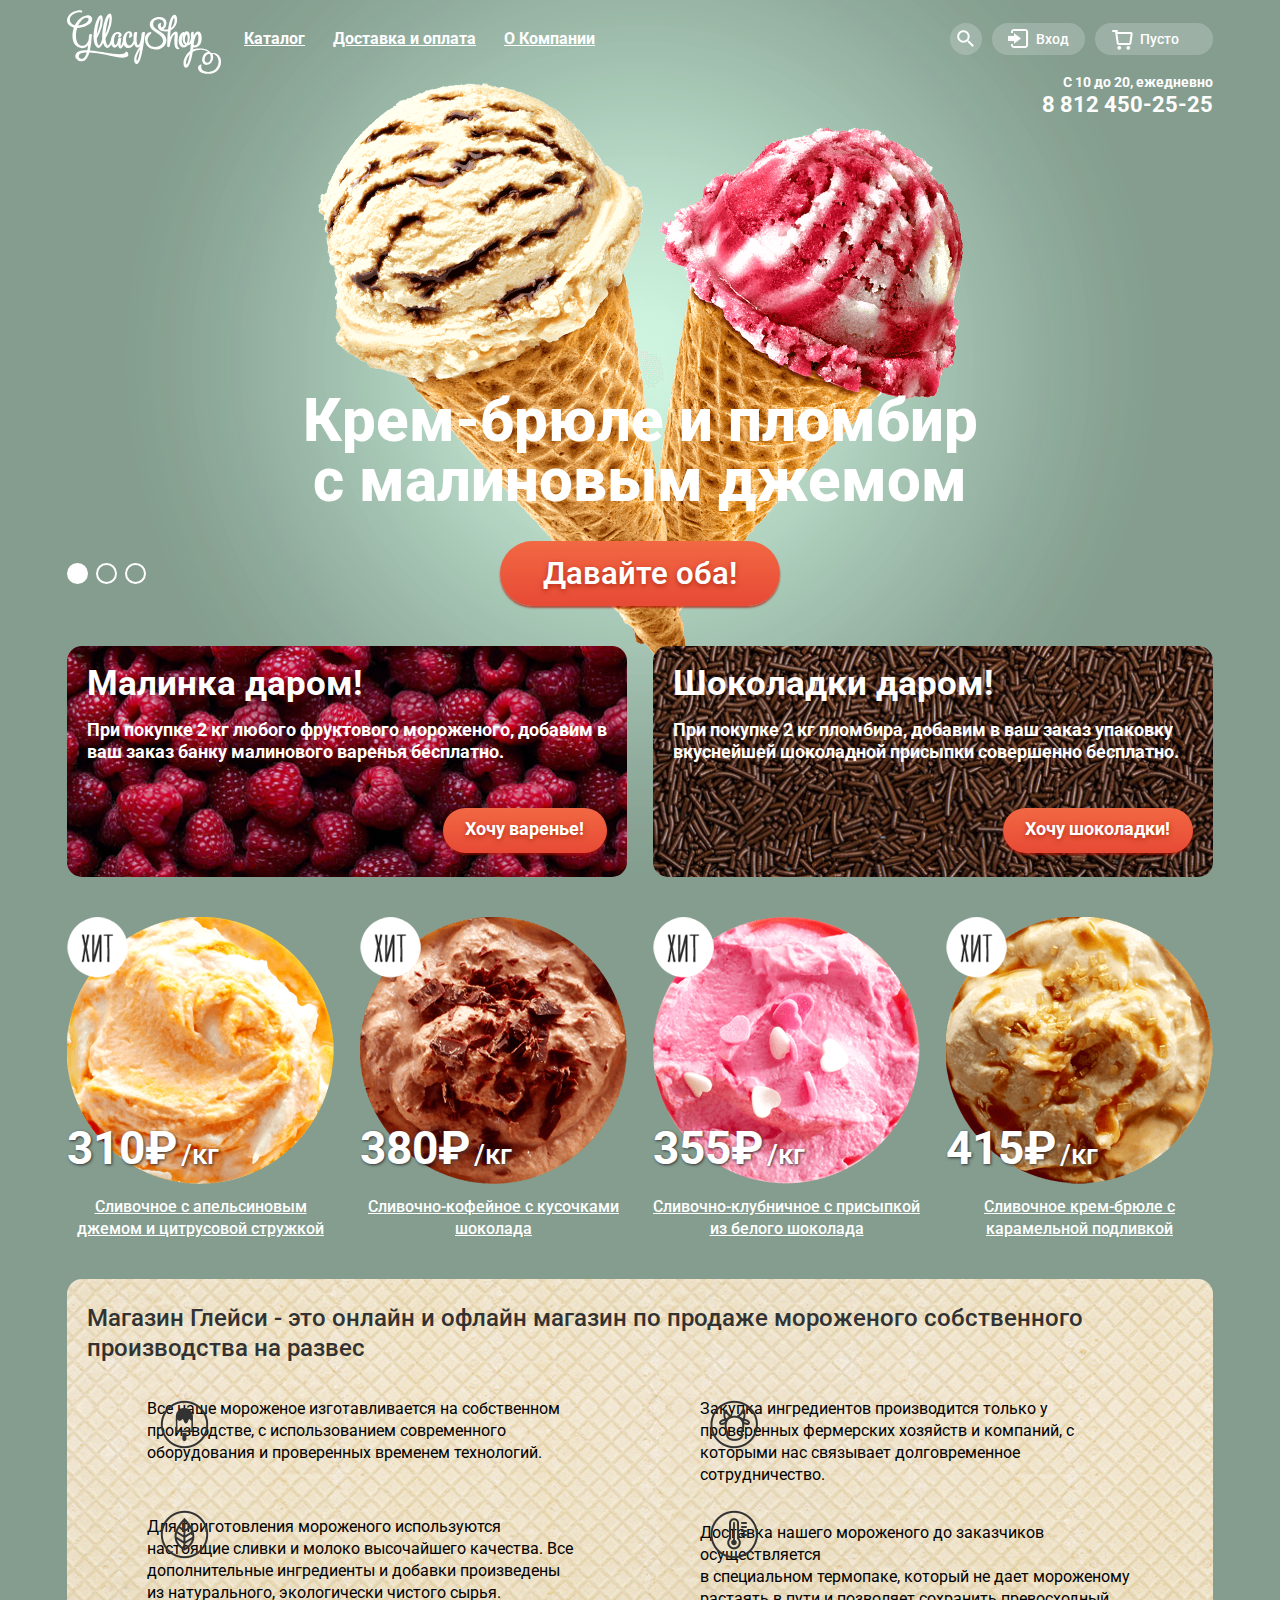
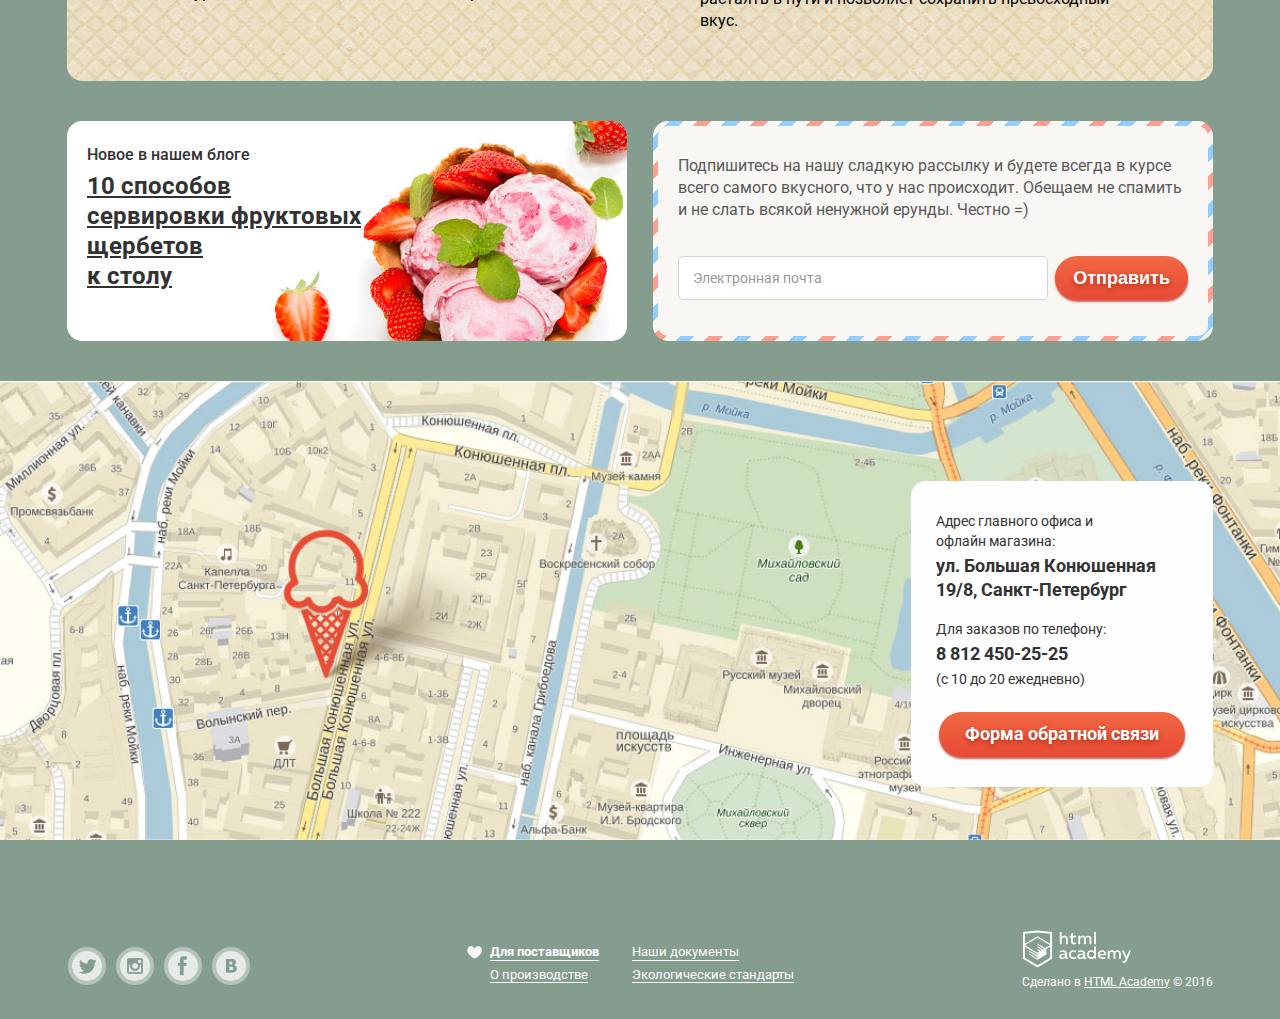
==== commit 640b96c7: "Новое" ====
--- a/index.html
+++ b/index.html
@@ -1,213 +1,327 @@
 <!DOCTYPE html>
 <html lang="ru">
-<head>
-  <meta charset="utf-8">
-  <title>GLLASY SHOP</title>
-  <link href="https://fonts.googleapis.com/css?family=Roboto+Condensed:400,400i,700,700i&subset=cyrillic" rel="stylesheet">
-  <link href="css/style.css" rel="stylesheet">
-</head>
-<body>
-  <div class="wrapper-slider">
-  <header class="main-header">
-    <div class="left-block">
-      <a href="index.html"><img src="C:\Users\mkovrova\Documents\GitHub\216683-gllacy\img\Logo1.svg" width="154" height="64" alt="Gllasy Shop"></a>
+  <head>
+    <meta charset="utf-8">
+    <title>Магазин "Глейси"</title>
+    <link href="https://fonts.googleapis.com/css?family=Roboto:400,500,700&subset=cyrillic" rel="stylesheet">
+    <link href="css/style.css" rel="stylesheet">
+    <link href="css/style.min.css" rel="stylesheet">
+  </head>
+  <body>
+    <input type="radio" id="btn-1" name="toggle" checked>
+    <input type="radio" id="btn-2" name="toggle">
+    <input type="radio" id="btn-3" name="toggle">
+    <div class="site-wrapper">
+      <div class="content-wrapper">
+        <header class="main-header">
+          <div class="container clearfix">
+            <div class="index-logo">
+              <img class="logo" src="img/icon-logo-shop.svg" width="154" height="64" alt="Логотип">
+            </div>
+            <nav class="main-navigation">
+              <ul class="main-menu">
+                <li class="main-menu-section">
+                  <a class="main-menu-item" href="#">Каталог</a>
+                  <ul class="sub-menu">
+                    <li>
+                      <p>Новинки</p>
+                    </li>
+                    <li class="sub-menu-item">
+                      <a href="catalog.html">Сливочное</a>
+                    </li>
+                    <li class="sub-menu-item">
+                      <a class="sub-menu-title" href="#">Щербеты</a>
+                    </li>
+                    <li class="sub-menu-item">
+                      <a class="sub-menu-title" href="#">Фруктовый лед</a>
+                    </li>
+                    <li class="sub-menu-item">
+                      <a class="sub-menu-title" href="#">Мелорин</a>
+                    </li>
+                  </ul>
+                </li>
+                <li class="main-menu-section">
+                  <a class="main-menu-item" href="#">Доставка и оплата</a>
+                </li>
+                <li class="main-menu-section">
+                  <a class="main-menu-item" href="#">О компании</a>
+                </li>
+              </ul>
+            </nav>
+            <div class="user-block">
+              <div class="user-block-search">
+                <a class="search" href="#"></a>
+                <div class="form-search">
+                  <form action="#" method="get">
+                    <div class="form-search-field">
+                      <input id="search" type="text" name="search" required>
+                      <label for="search">Что ищем?</label>
+                    </div>
+                  </form>
+                </div>
+              </div>
+              <div class="user-block-enter">
+                <a class="enter" href="#">Вход</a>
+                <div class="form-enter">
+                <form action="#" method="get">
+                  <div class="form-enter-field">
+                    <input id="mail" type="text" name="mail"  required>
+                    <label for="mail">Электронная почта</label>
+                  </div>
+                  <div class="form-enter-field">
+                    <input id="password" type="password" name="password" required>
+                    <label for="password">Пароль</label>
+                  </div>
+                  <button class="btn enter-btn" type="submit">Войти</button>
+                </form>
+                <div class="enter-link">
+                  <a href="#">Забыли пароль?</a>
+                  <a href="#">Новая регистрация</a>
+                </div>
+                </div>
+              </div>
+              <div class="user-block-cart">
+                <a class="cart empty" href="#">Пусто</a>
+              </div>
+            </div>
+          </div>
+        </header>
+        <main class="main-main">
+          <div class="container clearfix">
+            <div class="index-contacts clearfix">
+              <section class="main-contacts">
+                <p class="main-contacts-worktime">C 10 до 20, ежедневно</p>
+                <p class="main-contacts-phone">8 812 450-25-25</p>
+              </section>
+            </div>
+            <div class="slider">
+              <div class="slide" id="slide1">
+                <div class="slide-title">Крем-брюле и пломбир с малиновым джемом</div>
+                <a class="slide-btn" href="#">Давайте оба!</a>
+              </div>
+              <div class="slide" id="slide2">
+                <div class="slide-title">Шоколадный пломбир и лимонный сорбет</div>
+                <a class="slide-btn" href="#">Давайте оба!</a>
+              </div>
+              <div class="slide" id="slide3">
+                <div class="slide-title">Пломбир с помадкой и клубничный щербет</div>
+                <a class="slide-btn" href="#">Давайте оба!</a>
+              </div>
+              <div class="slider-controls">
+                <label for="btn-1"></label>
+                <label for="btn-2"></label>
+                <label for="btn-3"></label>
+              </div>
+            </div>
+            <section class="special-offer clearfix">
+              <div class="information offer-raspberries">
+                <h2 class="offer-title">Малинка даром!</h2>
+                <p class="offer-describe">При покупке 2 кг любого фруктового мороженого, добавим в ваш заказ банку малинового варенья бесплатно.</p>
+                <div class="offer-get">
+                  <a class="btn offer-btn" href="#">Хочу варенье!</a>
+                </div>
+              </div>
+              <div class="information offer-chocolate">
+                <h2 class="offer-title">Шоколадки даром!</h2>
+                <p class="offer-describe">При покупке 2 кг пломбира, добавим в ваш заказ упаковку вкуснейшей шоколадной присыпки совершенно бесплатно.</p>
+                <div class="offer-get">
+                  <a class="btn offer-btn" href="#">Хочу шоколадки!</a>
+                </div>
+              </div>
+            </section>
+            <section class="products-hit clearfix">
+              <article class="product hit">
+                <div class="product-hidden">
+                  <div class="product-main-info">
+                    <div>
+                      <img class="product-image" src="img/ice-cream1.png" width="267" height="267" alt="Сливочное с апельсиновым джемом">
+                    </div>
+                    <div class="product-price">
+                      <span class="price">310&#8381;</span>
+                      <span class="price-per-kg">/кг</span>
+                    </div>
+                  </div>
+                  <div class="product-title">
+                    <a href="#">Сливочное с апельсиновым джемом и цитрусовой стружкой</a>
+                  </div>
+                  <div class="product-view">
+                    <a class="btn product-btn" href="#">Быстрый просмотр</a>
+                  </div>
+                </div>
+              </article>
+              <article class="product hit">
+                <div class="product-hidden">
+                  <div class="product-main-info">
+                    <div>
+                      <img class="product-image" src="img/ice-cream2.png" width="267" height="267" alt="Сливочно-кофейное">
+                    </div>
+                    <div class="product-price">
+                      <span class="price">380&#8381;</span>
+                      <span class="price-per-kg">/кг</span>
+                    </div>
+                  </div>
+                  <div class="product-title">
+                    <a href="#">Сливочно-кофейное с кусочками шоколада</a>
+                  </div>
+                  <div class="product-view">
+                    <a class="btn product-btn" href="#">Быстрый просмотр</a>
+                  </div>
+                </div>
+              </article>
+              <article class="product hit">
+                <div class="product-hidden">
+                  <div class="product-main-info">
+                    <div>
+                      <img class="product-image" src="img/ice-cream3.png" width="267" height="267" alt="Сливочно-клубничное">
+                    </div>
+                    <div class="product-price">
+                      <span class="price">355&#8381;</span>
+                      <span class="price-per-kg">/кг</span>
+                    </div>
+                  </div>
+                  <div class="product-title">
+                    <a href="#">Сливочно-клубничное с присыпкой из белого шоколада</a>
+                  </div>
+                  <div class="product-view">
+                    <a class="btn product-btn" href="#">Быстрый просмотр</a>
+                  </div>
+                </div>
+              </article>
+              <article class="product hit">
+                <div class="product-hidden">
+                  <div class="product-main-info">
+                    <div>
+                      <img class="product-image" src="img/ice-cream4.png" width="267" height="267" alt="Сливочное крем-брюле">
+                    </div>
+                    <div class="product-price">
+                      <span class="price">415&#8381;</span>
+                      <span class="price-per-kg">/кг</span>
+                    </div>
+                  </div>
+                  <div class="product-title">
+                    <a href="#">Сливочное крем-брюле с карамельной подливкой</a>
+                  </div>
+                  <div class="product-view">
+                    <a class="btn product-btn" href="#">Быстрый просмотр</a>
+                  </div>
+                </div>
+              </article>
+            </section>
+            <section class="features clearfix">
+              <h3 class="features-title">Магазин Глейси - это онлайн и офлайн магазин по продаже мороженого собственного производства на развес</h3>
+              <div class="features-description">
+                <div class="features-left">
+                  <div class="about-company technology"><p>Все наше мороженое изготавливается на собственном производстве, с использованием современного оборудования и проверенных временем технологий.</p></div>
+                  <p class="about-company quality">Для приготовления мороженого используются настоящие сливки и молоко высочайшего качества. Все дополнительные ингредиенты и добавки произведены из натурального, экологически чистого сырья.</p>
+                </div>
+                <div class="features-right">
+                  <p class="about-company ingredient">Закупка ингредиентов производится только у проверенных фермерских хозяйств и компаний, с которыми нас связывает долговременное сотрудничество.</p>
+                  <p class="about-company delivery">Доставка нашего мороженого до заказчиков осуществляется <br>в специальном термопаке, который не дает мороженому растаять в пути и позволяет сохранить превосходный вкус.</p>
+                </div>
+              </div>
+            </section>
+            <section class="communication clearfix">
+              <div class="information blog">
+                <p class="blog-new">Новое в нашем блоге</p>
+                <div class="blog-news">
+                  <a href="#">10  способов сервировки фруктовых щербетов <br>к столу</a>
+                </div>
+              </div>
+              <div class="mail">
+                <div class="content-mail">
+                  <p class="delivery-mail">Подпишитесь на нашу сладкую рассылку и будете всегда в курсе всего самого вкусного, что у нас происходит. Обещаем не спамить и не слать всякой ненужной ерунды. Честно =)</p>
+                  <form action="#" method="post">
+                    <div class="content-mail-field">
+                      <input id="email" type="text" name="email" required>
+                      <label for="email">Электронная почта</label>
+                    </div>
+                    <button class="btn btn-mail" type="submit">Отправить</button>
+                  </form>
+                </div>
+              </div>
+            </section>
+          </div>
+        </main>
+      </div>
     </div>
-    <nav class="main-navigation">
-      <ul class="DDD">
-        <li><a href="catalog.html">Каталог</a>
-          <div class="navigation-line">
-            <ul class="hidden">
-              <li><b><a href="#">Новинки</a></b></li>
-              <li><a href="catalog.html">Сливочное</a></li>
-              <li><a href="#">Щербеты</a></li>
-              <li><a href="#">Фруктовый лед</a></li>
-              <li><a href="#">Мелорин</a></li>
-            </ul>
-          </div>
-        </li>
-        <li><a href="#">Доставка и оплата</a></li>
-        <li><a href="#">О Компании</a></li>
-      </ul>
-    </nav>
-    <div class="customer-panel">
-      <svg xmlns="http://www.w3.org/2000/svg" width="16.687" height="16.688" viewBox="0 0 16.687 16.688">
-        <path id="Лупа" class="loupe" d="M379.155,677.747H378.4l-0.264-.262a6.209,6.209,0,1,0-.675.675l0.263,0.262v0.755l4.773,4.76,1.423-1.422Zm-5.731,0a4.292,4.292,0,1,1,4.3-4.291A4.295,4.295,0,0,1,373.424,677.747Z" transform="translate(-367.219 -667.25)"/>
-      </svg>
-      <div class="main-search">
-        <a href="#"></a>
-        <div class="search-line">
-          <div class="search-field hidden">
-            <form action="#" method="post">
-            <input type="search" name="search" placeholder="Что ищем?">
-            </form>
+    <section class="map">
+     <!-- <iframe src="https://www.google.com/maps/embed?pb=!1m18!1m12!1m3!1d1998.5989424123732!2d30.320894615727163!3d59.93879686904833!2m3!1f0!2f0!3f0!3m2!1i1024!2i768!4f13.1!3m3!1m2!1s0x4696310fca5ba729%3A0xea9c53d4493c879f!2z0JHQvtC70YzRiNCw0Y8g0JrQvtC90Y7RiNC10L3QvdCw0Y8g0YPQuy4sIDE5LCDQodCw0L3QutGCLdCf0LXRgtC10YDQsdGD0YDQsywgMTkxMTg2!5e0!3m2!1sru!2sru!4v1472973193138" allowfullscreen>
+      </iframe> -->
+      <div class="map-container clearfix">
+        <div class="map-contacts">
+          <p class="map-contacts-addres">
+            Адрес главного офиса и<br>
+            офлайн магазина:<br>
+            <span>ул. Большая Конюшенная<br>
+            19/8, Санкт-Петербург</span>
+          </p>
+          <p class="map-contacts-phone">
+            Для заказов по телефону:<br>
+            <span>8 812 450-25-25</span><br>
+            (c 10 до 20 ежедневно)
+          </p>
+          <div class="map-contacts-btn">
+            <a class="btn btn-map" href="#">Форма обратной связи</a>
           </div>
         </div>
       </div>
-      <div class="main-login">
-        <a href="#">Вход</a>
-        <div class="login-line">
-          <div class="login-field hidden">
-            <form action="#" method="post">
-              <input type="text" name="login" id="login-field" placeholder="Электронная почта">
-              <input type="password" name="password" id="password-field" placeholder="Пароль">
-              <button type="submit">Войти</button>
-              <a href="#">Забыли пароль?</a>
-              <a href="#">Новая регистрация</a>
-            </form>
-          </div>
+    </section>
+    <footer class="main-footer">
+      <div class="container clearfix">
+        <section class="footer-social">
+          <div class="social-btn">
+            <a class=" social-btn-tw" href="#">Твиттер</a>
+          </div>
+          <div class="social-btn">
+             <a class="social-btn-inst" href="#">Инстаграм</a>
+          </div>
+          <div class="social-btn">
+            <a class="social-btn-fb" href="#">Фейсбук</a>
+          </div>
+          <div class="social-btn">
+            <a class="social-btn-vk" href="#">Вконтакте</a>
+          </div>
+        </section>
+        <section class="footer-about-us">
+          <div class="about-us-prod">
+            <a href="#">Для поставщиков</a>
+            <a href="#">О производстве</a>
+          </div>
+          <div class="about-us-doc">
+            <a href="#">Наши документы</a>
+            <a href="#">Экологические стандарты</a>
+          </div>
+        </section>
+        <section class="footer-copyright">
+          <img src="img/logo-htmla.svg" width="108" height="38" alt="Логотип академии">
+          <p>Сделано в <a href="https://htmlacademy.ru">HTML Academy</a> &copy; 2016</p>
+        </section>
+      </div>
+    </footer>
+    <div class="modal-fixed-overlay">
+      <div class="modal-content">
+        <div class="modal-content-title clearfix">
+          <h4 class="modal-title">Мы обязательно вам ответим!</h4>
+          <button class="modal-content-close" type="button" title="Закрыть"></button>
         </div>
-      </div>
-      <div class="main-basket">
-        <a href="#">Пусто</a>
-        <div class="basket-line">
-          <div class="basket-field">
-            <a href="#"></a>
-            <a href="#"></a>
-          </div>
-        </div>
+        <form class="login-form" action="https://echo.htmlacademy.ru" method="post">
+          <div class="modal-field">
+            <input id="name" class="modal-content-name" type="text" name="login" required>
+            <label for="name">Как вас зовут?</label>
+          </div>
+          <div class="modal-field">
+            <input id="modal-mail" class="modal-content-mail" type="text"  name="mail" required>
+            <label for="modal-mail">Ваша почта для ответа?</label>
+          </div>
+          <div class="modal-comment">
+            <textarea id="text-field" class="modal-text-field" required></textarea>
+            <label for="text-field">Напишите что-нибудь...</label>
+          </div>
+          <button class="btn modal-btn" type="submit">Отправить</button>
+        </form>
       </div>
     </div>
-</header>
-
-  <main>
-      <section class="slider">
-        <p class="mode">С 10 до 20,ежедневно</p>
-        <p class="mode1">8 812 450-25-25</p>
-
-      <div class="slider" id=slider1>
-      <div class="slider-title"><h1>Крем-брюле и пломбир с малиновым джемом</h1></div>
-        <a class="btn btn-big" href="#">Давайте оба!</a>
-     </div>
-
-      <div class="slider" id=slider2>
-      <div class="slider-title"><h1>Шоколадный пломбир и лимонный сорбет</h1></div>
-        <a class="btn btn-big" href="#">Давайте оба!</a>
-      </div>
-      <div class="slider" id=slider3>
-      <div class="slider-title"><h1>Пломбир с помадкой и клубничный щербет</h1></div>
-        <a class="btn btn-big" href="#">Давайте оба!</a>
-      </div>
-
-      <section class="action">
-        <div class="action-left raspberry">
-          <h2>Малинка даром!</h2>
-          <p> При покупке 2 кг любого фруктового мороженного, добавим в ваш заказ банку малинового варенья безплатно.</p>
-          <a href="#">Хочу варенье!</a>
-        </div>
-
-        <div class="action-right chocolate">
-          <h2> Шоколадки даром!</h2>
-          <p> При покупки 2 кг пломбира,добавим в ваш заказ упаковку вкуснейшей шоколадной присыпки совершенно безплатно.</p>
-          <a href="#">Хочу шоколадки!</a>
-        </div>
-      </section>
-
-
-       <div class="assortiment">
-         <div class="product">
-           <img src="C:\Users\mkovrova\Documents\GitHub\216683-gllacy\img\fillers\creamwithorange.png" alt="Сливочное с апельсиновым джемом и цитрусовой стружкой" width="267" height="267">
-           <p class="price">310 &#8381;/кг</p>
-           <a href="#" class="product-name">Сливочное с апельсиновым джемом и цитрусовой стружкой </a>
-       </div>
-
-       <div class="product">
-         <img src="C:\Users\mkovrova\Documents\GitHub\216683-gllacy\img\fillers\creamycoffee.png" alt="Сливочно-кофейное с кусочками шоколада" width="267" height="267">
-         <p class="price">380 &#8381;/кг</p>
-         <a href="#" class="product-name">Сливочно-кофейное с кусочками шоколада</a>
-       </div>
-
-       <div class="product">
-         <img src="C:\Users\mkovrova\Documents\GitHub\216683-gllacy\img\fillers\creamandstrawberry.png" alt="Сливочно-клуничное с присыпкой из белого шоколада" width="267" height="267">
-         <p class="price">355 &#8381;/кг</p>
-         <a href="#" class="product-name">Сливочно-клуничное с присыпкой из белого шоколада</a>
-       </div>
-
-       <div class="product">
-         <img src="C:\Users\mkovrova\Documents\GitHub\216683-gllacy\img\fillers\Cremebrulee.png" alt="Сливочное крем-брюле с карамельной подливкой" width="267" height="267">
-         <p class="price">415 &#8381;/кг </p>
-         <a href="#" class="product-name">Сливочное крем-брюле с карамельной подливкой</a>
-      </div>
-    </div>
-
-        <div class="manufacturer">
-          <h3 class="description">Магазин Глейси- это онлайн и офлайн магазин по продаже мороженного собственного производства на развес </h3>
-            <ul class="information">
-              <li class="description">
-                <p>Все наше мороженное изготавливается на собственном производстве, с использованием современного оборудования и проверенных временем технологий. </p>
-              </li>
-              <li class="description">
-                <p> Для приготовления мороженного используются настоящие сливки и молоко высочайшего качества.Все дополнительные ингредиенты и добавки произведены из натурального, экологически чистого сырья.</p>
-              </li>
-              <li class="description">
-                <p> Закупка ингредиентов производиться только у проверенных фермерских хозяйств и компаний, с которыми нас связывает долговременное сотрудничество. </p>
-              </li>
-              <li class="description">
-                <p>Доставка нашего мороженного до заказчиков осуществляется в специальном термопаке,который не дает мороженному растаять в пути и позволяет сохранить превосходный вкус.</p>
-              </li>
-          </ul>
-        </div>
-
-        <div class="row">
-          <div class="news">
-            <p>Новое в нашем блоге</p>
-            <a class="news-headline" href="#">10 способов сервировки фруктовых щербетов к столу</a>
-          </div>
-
-        <div class="subscribe">
-          <form action="#" method="post" class="subscribe-form">
-            <p>Подпишитесь на нашу сладкую рассылку........</p>
-            <input type="email" name="email" class="subscribe form-control" placeholder="Электронная почта" required>
-              <input type="submit" class="btn" value="Отправить">
-          </form>
-        </div>
-      </div>
-
-
-       <div class="map">
-         <div class="contacts-right">
-  	       <p>Адрес главного офиса<br/> и офлайн магазина</p>
-  	       <p class="adress">ул.Большая Конюшенная 19/8, Сантк-Петербург</p>
-           <p>Для заказов по телефону</p>
-  	       <p class="adress">+7 (812) 450-25-25</p>
-  	       <p>(c 10 до 20 ежедневно)</p>
-  	       <a class="btn" href="#">Форма обратной связи</a>
-        </div>
-       <div class="feedback-field">
-         <form action="#" method="post">
-           <h4>Мы обязательно вам ответим!</h4>
-           <input type="text" placeholder="Как вас зовут?">
-           <input type="email" placeholder="Ваша почта для ответа?">
-           <textarea rows="4" placeholder="Напишите что-нибудь..."></textarea>
-           <button type="submit">Отправить</button>
-         </form>
-       </div>
-    </div>
-
-        <footer>
-            <div class="social-left">
-      	      <ul class="social">
-      		      <li><a href="#">Twitter"</a></li>
-      		      <li><a href="#">Instagram</a></li>
-      		      <li><a href="#">Facebook</a></li>
-      		      <li><a href="#">Вконтакте</a></li>
-      	      </ul>
-            </div>
-
-              <div class="about">
-        	      <ul class="about">
-        		      <li><a href="">Для поставщиков</a></li>
-        		      <li><a href="">О производстве</a></li>
-        		      <li><a href="">Наши документы</a></li>
-        		      <li><a href="">Экологические стандарты</a></li>
-        	     </ul>
-           </div>
-
-            <div class="copyright">
-       	      <a href="" class="Html-logo"></a>
-       	      <p class="copyright">Сделано в <a href="http://htmlacademy.ru/" target="_blank">HTML Academy</a> &copy; 2016</p>
-            </div>
-         </footer>
-      </main>
-    </div>
+    <script src="......">
+    </script>
   </body>
 </html>
--- a/css/style.css
+++ b/css/style.css
@@ -1,452 +1,2245 @@
 body {
-      font-family: 'Roboto Condensed', sans-serif;
-      font-size: 16px;
-      line-height: 22px;
-      color: #ffffff;
-      font-weight: bold;
-      background-color: #999999 ;
-    }
-
-h1 {
-      font-size: 60px;
-      line-height: 60px;
-      color: #ffffff;
-      font-weight: bold;
-    }
-
-h2 {
-      font-size: 24px;
-      line-height: 30px;
-      color: #323232;
-      font-weight: bold;
-    }
-
-h3 {
-      font-size: 41px;
-      line-height: 35px;
-      color: #ffffff;
-      font-weight: medium;
-    }
-
-.action h2 {
-      font-size: 700 35px Roboto;
-      color: #ffffff;
-
+  margin: 0;
+  padding: 0;
+  font-size: 18px;
+  line-height: 1.2;
+  color: #ffffff;
+  font-weight: 700;
+  font-family: "Roboto", "Arial", sans-serif;
+  background-color: #849d8f;
+}
+
+body > input[type="radio"] {
+  display: none;
+}
+
+.clearfix::after {
+  content: "";
+  display: table;
+  clear: both;
+}
+
+.main-header {
+  width: 1200px;
+  margin: 0 auto;
+}
+
+.container {
+  width: 1146px;
+  margin: 0 auto;
+  padding: 0 27px;
+}
+
+.index-logo {
+  float: left;
+  width: 154px;
+  height: 64px;
+  margin-top: 10px;
+  margin-right: 10px;
+}
+
+.main-navigation {
+  float: left;
+  width: 550px;
+  min-height: 74px;
+  font-size: 0px;
+}
+
+.main-menu, .sub-menu  {
+  margin: 0;
+  padding: 0;
+  list-style: none;
+}
+
+.main-menu {
+  padding-top: 23px;
+}
+
+.main-menu .sub-menu {
+  position: absolute;
+    z-index: 99;
+    display: none;
+    top: 37px;
+    left: -6px;
+    width: 143px;
+    border-radius: 5px;
+    background-color: #f8f7f4;
+    box-shadow: -moz-0 20px 20px 0 rgba(0, 0, 0, 0.4);
+    box-shadow: -webkit-0 20px 20px 0 rgba(0, 0, 0, 0.4);
+    box-shadow: 0 20px 20px 0 rgba(0, 0, 0, 0.4);
+}
+
+.main-menu-section {
+  position: relative;
+  display: inline-block;
+  vertical-align: top;
+  font-size: 16px;
+  line-height: 18px;
+}
+
+.main-menu-section:last-child {
+  text-transform: capitalize;
+}
+
+.main-menu-item {
+  display: block;
+  margin-bottom: 5px;
+  padding: 7px 15px 7px 13px;
+  color: #ffffff;
+}
+
+.sub-menu p, .sub-menu a {
+  display: inline-block;
+  position: relative;
+  vertical-align: top;
+  padding: 0;
+  margin: 0;
+  font-size: 14px;
+  line-height: 16px;
+  text-decoration: none;
+  color: #323232;
+}
+
+.sub-menu p {
+  min-width: 117px;
+  padding: 10px 0 12px 14px;
+  margin: 0 6px;
+  font-weight: 700;
+  border-bottom: 1px solid #d1d0ce;
+}
+
+.sub-menu-item,
+.filter3 {
+  padding: 6px 0 6px 0;
+  font-weight: 400;
+}
+
+.sub-menu a {
+  padding-left: 20px;
+}
+
+.sub-menu-item:last-child {
+  padding-bottom: 13px;
+  border-radius: 0 0 5px 5px;
+}
+
+.sub-menu-item:hover {
+  width: 100%;
+  background-color: #fbded7;
+}
+
+.sub-menu-item:active {
+  width: 100%;
+  background-color: #f6b5a5;
+}
+
+.filter3 {
+  background-color: #d07058;
+  color: #ffffff;
+}
+
+.filter3 .sub-menu-title{
+  color: #ffffff;
+}
+
+.main-menu-section:hover .main-menu-item {
+  padding: 7px 15px 7px 13px;
+  border-radius: 30px;
+  text-decoration: none;
+  background-color: #ffffff;
+  color: #333333;
+}
+
+.main-menu-item:active {
+  padding: 7px 15px 7px 13px;
+  border-radius: 30px;
+  text-decoration: none;
+  background-color: #ffffff;
+  color: #333333;
+}
+
+.main-menu-item:active {
+  box-shadow:    -moz-inset 0 2px 2px 0 #696969;
+  box-shadow: -webkit-inset 0 2px 2px 0 #696969;
+  box-shadow:         inset 0 2px 2px 0 #696969;
+}
+
+.main-menu .current {
+  position: relative;
+  padding: 7px 15px 7px 13px;
+  border-radius: 30px;
+  text-decoration: none;
+  background-color: #d07058;
+}
+
+.main-menu-section:hover .sub-menu {
+  display: block;
+  z-index: 10;
+}
+
+.user-block {
+  position: relative;
+  float: right;
+  width: 400px;
+  text-align: right;
+  padding-top: 23px;
+  font-size: 0px;
+}
+
+.user-block-search {
+  display: inline-block;
+  vertical-align: top;
+  position: relative;
+}
+
+.form-search {
+  position: absolute;
+  display: none;
+  width: 340px;
+  min-height: 75px;
+  background-color: #f8f7f4;
+  border-radius: 5px;
+  top: 37px;
+  right: 0;
+  box-shadow:    -moz-0 20px 20px 0 rgba(0, 0, 0, 0.4);
+  box-shadow: -webkit-0 20px 20px 0 rgba(0, 0, 0, 0.4);
+  box-shadow:         0 20px 20px 0 rgba(0, 0, 0, 0.4);
+}
+
+.form-search-field {
+  position: relative;
+  margin: 20px 15px;
+}
+
+.form-search input {
+  position: relative;
+  display: block;
+  width: 310px;
+  height: 44px;
+  padding: 0 14px;
+  font-size: 14px;
+  line-height: 24px;
+  font-weight: 400;
+  border: 1px solid #c7c6c5;
+  border-radius: 5px;
+  outline: none;
+  color: #999999;
+  box-sizing: border-box;
+}
+
+.form-search label,
+.form-enter label,
+.modal-content label,
+.content-mail label {
+  position: absolute;
+  top: 10px;
+  left: 15px;
+  font-size: 14px;
+  line-height: 24px;
+  font-weight: 400;
+  color: #999999;
+}
+
+input[type="text"]:hover,
+input[type="password"]:hover,
+textarea:hover {
+  padding: 0 13px;
+  border: 2px solid #c7c6c5;
+  box-sizing: border-box;
+}
+
+input[type="text"]:focus,
+input[type="password"]:focus,
+textarea:focus {
+  padding: 0 13px;
+  border: 2px solid #5b9ddf;
+  box-sizing: border-box;
+}
+
+input[type="text"]:focus + label,
+input[type="password"]:focus + label,
+textarea:focus + label {
+  top: -15px;
+  font-size: 11px;
+  line-height: 13px;
+  font-weight: 400;
+  color: #5b9ddf;
+}
+
+input[type="text"]:valid + label,
+input[type="password"]:valid + label,
+textarea:valid + label {
+  top: -15px;
+  font-size: 11px;
+  line-height: 13px;
+  font-weight: 400;
+  color: #999999;
+}
+
+.user-block a {
+  display: inline-block;
+  position: relative;
+  margin-left: 10px;
+  vertical-align: top;
+  font-weight: 500;
+  font-size: 14px;
+  line-height: 16px;
+  font-family: "Roboto", "Arial", sans-serif;
+  color: #ffffff;
+  text-decoration: none;
+  border: none;
+  outline: none;
+  cursor: pointer;
+  margin-bottom: 5px;
+}
+
+.search {
+  width: 32px;
+  height: 32px;
+  border-radius: 50%;
+  background: rgba(255, 255, 255, 0.2) url("../img/sprite.png") no-repeat center;
+  background-position: -3px -1038px;
+}
+
+.user-block-search:hover .search {
+  background: #ffffff url("../img/sprite.png") no-repeat center;
+  background-position: -3px -1075px;
+  color: #323232;
+}
+
+.user-block-search:hover  .form-search {
+  display: block;
+}
+
+.enter {
+  position: relative;
+  padding: 8px 16px 8px 44px;
+  border-radius: 32px;
+  background: rgba(255, 255, 255, 0.2) url("../img/sprite.png") no-repeat center;
+  background-position: 6px -344px;
+}
+
+.user-block-enter {
+  position: relative;
+  display: inline-block;
+  vertical-align: top;
+}
+
+.form-enter {
+  position: absolute;
+  z-index: 50;
+  display: none;
+  top: 37px;
+  right: 0;
+  width: 250px;
+  padding: 20px 14px;
+  background-color: #f8f7f4;
+  border-radius: 5px;
+  box-shadow:    -moz-0 20px 20px 0 rgba(0, 0, 0, 0.4);
+  box-shadow: -webkit-0 20px 20px 0 rgba(0, 0, 0, 0.4);
+  box-shadow:         0 20px 20px 0 rgba(0, 0, 0, 0.4);
+}
+
+.form-enter-field {
+  position: relative;
+}
+
+.form-enter input {
+  position: relative;
+  width: 250px;
+  height: 44px;
+  padding: 0 14px;
+  margin-bottom: 20px;
+  color: #999999;
+  border-radius: 5px;
+  border: 1px solid #c7c6c5;
+  outline: none;
+  font-size: 14px;
+  line-height: 24px;
+  font-weight: 400;
+  box-sizing: border-box;
+}
+
+.form-enter .enter-btn {
+  position: relative;
+  float: left;
+  margin: 0;
+  padding: 10px 25px;
+  font-size: 18px;
+  line-height: 24px;
+  font-weight: 700;
+}
+
+.form-enter .enter-link {
+  position: relative;
+  float: right;
+  text-align: left;
+  width: 120px;
+  min-height: 44px;
+}
+
+.enter-link a {
+  margin-left: 0;
+  margin-bottom: 0;
+  font-size: 13px;
+  line-height: 24px;
+  font-weight: 400;
+  color: #323232;
+  text-decoration: underline;
+}
+
+.enter-link a:hover,
+.enter-link a:active {
+  color: #ffbc9e;
+}
+
+.user-block-enter:hover .enter {
+  background: #ffffff url("../img/sprite.png") no-repeat center;
+  background-position: 6px -383px;
+  color: #323232;
+}
+
+.user-block-enter:hover .form-enter {
+  display: block;
+}
+
+.user-block-cart {
+  position: relative;
+  display: inline-block;
+  vertical-align: top;
+}
+
+.cart {
+  position: relative;
+  padding: 8px 34px 8px 45px;
+  border-radius: 32px;
+  background: rgba(255, 255, 255, 0.2) url("../img/sprite.png") no-repeat center;
+  background-position: 7px -3px;
+}
+
+.empty:hover {
+  background: #ffffff url("../img/sprite.png") no-repeat center;
+  background-position: 6px -43px;
+  color: #323232;
+}
+
+.form-cart .cart-title {
+  padding-top: 15px;
+}
+
+.user-block .full {
+  color: #323232;
+}
+
+.form-cart {
+  position: absolute;
+  display: none;
+  width: 510px;
+  top: 37px;
+  padding: 10px 15px;
+  right: 0;
+  z-index: 50;
+  min-height: 222px;
+  border-radius: 5px;
+  background-color: #f8f7f4;
+  box-shadow:    -moz-0 20px 20px 0 rgba(0, 0, 0, 0.4);
+  box-shadow: -webkit-0 20px 20px 0 rgba(0, 0, 0, 0.4);
+  box-shadow:         0 20px 20px 0 rgba(0, 0, 0, 0.4);
+}
+
+.user-block-cart:hover .form-cart {
+  display: block;
+}
+
+.form-cart table {
+  border-bottom: 1px solid #cacac7;
+}
+
+td {
+  padding: 0;
+}
+
+.cart-item-title {
+  position: relative;
+  padding-top: 0px;
+  padding-right: 30px;
+}
+
+.cart-item p {
+  margin: 0;
+}
+
+.cart-item {
+  font-size: 13px;
+  line-height: 16px;
+  font-weight: 400;
+  color: #323232;
+  border-collapse: collapse;
+  border: none;
+  text-align: left;
+}
+
+.cart-img1 {
+  width: 33px;
+  height: 34px;
+  background: #f8f7f4 url("../") no-repeat center;
+  background-position: -10px -513px;
+}
+
+.cart-img2 {
+  width: 33px;
+  height: 34px;
+  background: #f8f7f4 url("....png") no-repeat center;
+  background-position: -10px -565px;
+}
+
+.form-cart .row {
+  padding-bottom: 15px;
+}
+
+.form-cart span {
+  color: #a7a7a7;
+}
+
+.form-cart-total {
+  position: relative;
+  text-align: right;
+  width: 100%;
+  float: right;
+  font-size: 15px;
+  line-height: 18px;
+  font-weight: 700;
+  color: #333333;
+}
+
+.form-cart .cart-btn {
+  float: right;
+  font-size: 18px;
+  line-height: 24px;
+  font-weight: 700;
+  padding: 10px 15px;
+}
+
+.full {
+  position: relative;
+  padding: 8px 16px 8px 44px;
+  border-radius: 32px;
+  background: #ffffff url("../img/sprite.png") no-repeat center;
+  background-position: 9px -81px;
+}
+
+.full:before {
+  content: "";
+  position: absolute;
+  top: 6px;
+  left: 15px;
+  width: 21px;
+  height: 20px;
+  background: url("../img/sprite.png") no-repeat center;
+  background-position: -10px -50px;
+}
+
+.main-contacts {
+  float: right;
+  min-width: 170px;
+  min-height: 40px;
+  text-align: right;
+}
+
+.main-contacts-worktime {
+  margin: 0px;
+  margin-bottom: 3px;
+  font-size: 14px;
+  line-height: 16px;
+  font-weight: 700;
+}
+
+.main-contacts-phone {
+  margin: 0px;
+  font-size: 22px;
+  line-height: 24px;
+  font-weight: 700;
+  text-decoration: none;
+}
+
+.site-wrapper {
+  min-width: 1200px;
+  background-repeat: no-repeat;
+  background-position: top center;
+  /*transition: background-image 0.5s ease, background-color 0.5s ease;*/
+}
+
+.site-wrapper:before,
+.site-wrapper:after {
+  content: "";
+  visibility: hidden;
+}
+
+.site-wrapper:before {
+  background-image: url("../img/slide-2.png");
+}
+
+.site-wrapper:after {
+  background-image: url("../img/slide-2.png");
+}
+
+.content-wrapper {
+  width: 1200px;
+  margin: 0 auto;
+  padding: 0;
+}
+
+.slider {
+  position: relative;
+  padding-top: 270px;
+  margin-bottom: 40px;
+  text-align: center;
+  color: #ffffff;
+}
+
+.slide {
+  display: none;
+}
+
+.slide-title {
+  width: 700px;
+  margin: 0 auto;
+  margin-bottom: 30px;
+  margin-top: 4px;
+  font-weight: 800;
+  font-size: 60px;
+  line-height: 60px;
+}
+
+.slide-btn {
+  display: inline-block;
+  padding: 12px 43px;
+  font-weight: 600;
+  font-size: 31px;
+  line-height: 41px;
+  vertical-align: top;
+  color: #ffffff;
+  text-decoration: none;
+  text-shadow: 0 2px 5px rgba(160, 32, 11, 0.76);
+  background: #f26843;
+  background:    -moz-linear-gradient(top, #f26843 0%, #e74a35 100%);
+  background: -webkit-linear-gradient(top, #f26843 0%, #e74a35 100%);
+  background:         linear-gradient(to bottom, #f26843 0%, #e74a35 100%);
+  border-radius: 100px;
+  box-shadow:    -moz-0 2px 2px rgba(172, 16, 0, 0.64);
+  box-shadow: -webkit-0 2px 2px rgba(172, 16, 0, 0.64);
+  box-shadow:         0 2px 2px rgba(172, 16, 0, 0.64);
+}
+
+.slide-btn:hover {
+  background:    -moz-linear-gradient(top, #f58669 0%, #ec6f5e 100%);
+  background: -webkit-linear-gradient(top, #f58669 0%, #ec6f5e 100%);
+  background:         linear-gradient(to bottom, #f58669 0%, #ec6f5e 100%);
+  box-shadow:    -moz-0 2px 2px rgba(172, 16, 0, 1);
+  box-shadow: -webkit-0 2px 2px rgba(172, 16, 0, 1);
+  box-shadow:         0 2px 2px rgba(172, 16, 0, 1);
+}
+
+.slide-btn:active {
+  background:    -moz-linear-gradient(top, #d84732 0%, #e1613e 100%);
+  background: -webkit-linear-gradient(top, #d84732 0%, #e1613e 100%);
+  background:         linear-gradient(to bottom, #d84732 0%, #e1613e 100%);
+  box-shadow:    -moz-inset 0 2px 2px rgba(172, 16, 0, 1);
+  box-shadow: -webkit-inset 0 2px 2px rgba(172, 16, 0, 1);
+  box-shadow:         inset 0 2px 2px rgba(172, 16, 0, 1);
+}
+
+.slider-controls {
+  position: absolute;
+  bottom: 22px;
+  left: 0;
+  z-index: 20;
+  font-size: 0;
+}
+
+.slider-controls label {
+  display: inline-block;
+  width: 17px;
+  height: 17px;
+  margin-right: 8px;
+  vertical-align: top;
+  background-color: transparent;
+  border: 2px solid #ffffff;
+  border-radius: 50%;
+  cursor: pointer;
+}
+
+#btn-1:checked ~ .site-wrapper #slide1,
+#btn-2:checked ~ .site-wrapper #slide2,
+#btn-3:checked ~ .site-wrapper #slide3 {
+  display: block;
+}
+
+#btn-1:checked ~ .site-wrapper {
+  background-color: #849d8f;
+  background-image: url("../img/slide-1.png");
+}
+
+#btn-1:checked ~ .main-footer {
+  background-color: #849d8f;
+}
+
+#btn-2:checked ~ .site-wrapper {
+  background-color: #8996a6;
+  background-image: url("../img/slide-2.png");
+}
+
+#btn-2:checked ~ .main-footer {
+  background-color: #8996a6;
+}
+
+#btn-3:checked ~ .site-wrapper {
+  background-color: #9d8b84;
+  background-image: url("../img/slide-3.png");
+}
+
+#btn-3:checked ~ .main-footer {
+  background-color: #9d8b84;
+}
+
+#btn-1:checked ~ .site-wrapper label[for="btn-1"],
+#btn-2:checked ~ .site-wrapper label[for="btn-2"],
+#btn-3:checked ~ .site-wrapper label[for="btn-3"] {
+  background-color: #ffffff;
+}
+
+.slider-controls label:hover {
+  background-color: #b2c1b7;
+}
+
+.special-offer {
+  margin-bottom: 40px;
+}
+
+.information {
+  float: left;
+  width: 520px;
+  padding-left: 20px;
+  padding-right: 20px;
+  min-height: 22px;
+  margin-right: 26px;
+  border-radius: 15px;
+}
+
+.information:nth-child(2n) {
+  margin-right: 0px;
+}
+
+.offer-raspberries {
+  background: #c24f70 url("../img/bg-raspberry.jpg") no-repeat 50% 0px;
+  background-size: cover;
+}
+
+.offer-chocolate {
+  background: #774f3a url("../img/bg-chocolate.jpg") no-repeat 50% 0px;
+  background-size: cover;
+}
+
+.offer-title {
+  margin: 0;
+  padding-top: 17px;
+  margin-bottom: 15px;
+  font-size: 35px;
+  line-height: 41px;
+  font-weight: 700;
+  color: #ffffff;
+}
+
+.offer-describe {
+  margin: 0px;
+  margin-bottom: 45px;
+  font-size: 18px;
+  line-height: 22px;
+  font-weight: 700;
+  color: #ffffff;
+}
+
+.btn {
+  display: inline-block;
+  padding: 10px 22px 11px 22px;
+  font-weight: 700;
+  font-size: 18px;
+  line-height: 24px;
+  vertical-align: top;
+  text-shadow: 0 2px 5px rgba(160, 32, 11, 0.76);
+  background: #f26843;
+  background:    -moz-linear-gradient(top, #f26843 0%, #e74a35 100%);
+  background: -webkit-linear-gradient(top, #f26843 0%, #e74a35 100%);
+  background:         linear-gradient(to bottom, #f26843 0%, #e74a35 100%);
+  border-radius: 50px;
+  box-shadow:    -moz-0 2px 2px rgba(172, 16, 0, 0.64);
+  box-shadow: -webkit-0 2px 2px rgba(172, 16, 0, 0.64);
+  box-shadow:         0 2px 2px rgba(172, 16, 0, 0.64);
+  color: #ffffff;
+  text-decoration: none;
+  background-color: #000000;
+  border: none;
+  outline: none;
+  cursor: pointer;
+}
+
+.btn:hover {
+  background:    -moz-linear-gradient(top, #f58669 0%, #ec6f5e 100%);
+  background: -webkit-linear-gradient(top, #f58669 0%, #ec6f5e 100%);
+  background:         linear-gradient(to bottom, #f58669 0%, #ec6f5e 100%);
+  box-shadow:    -moz-0 2px 2px rgba(172, 16, 0, 1);
+  box-shadow: -webkit-0 2px 2px rgba(172, 16, 0, 1);
+  box-shadow:         0 2px 2px rgba(172, 16, 0, 1);
+}
+
+.btn:active {
+  background:    -moz-linear-gradient(top, #d84732 0%, #e1613e 100%);
+  background: -webkit-linear-gradient(top, #d84732 0%, #e1613e 100%);
+  background:         linear-gradient(to bottom, #d84732 0%, #e1613e 100%);
+  box-shadow:    -moz-inset 0 2px 2px rgba(172, 16, 0, 1);
+  box-shadow: -webkit-inset 0 2px 2px rgba(172, 16, 0, 1);
+  box-shadow:         inset 0 2px 2px rgba(172, 16, 0, 1);
+}
+
+.offer-get {
+  float: right;
+  margin-bottom: 24px;
+}
+
+.offer-btn {
+  padding: 9px 23px 12px 22px;
+}
+
+.products-hit {
+  font-size: 0px;
+}
+
+.product-kind {
+  min-height: 1086px;
+  font-size: 0px;
+  margin-bottom: 42px;
+}
+
+.product {
+  position: relative;
+  display: inline-block;
+  width: 267px;
+  min-height: 327px;
+  margin-right: 26px;
+  margin-bottom: 35px;
+  vertical-align: top;
+  font-size: 16px;
+}
+
+.product:hover .product-hidden {
+  position: relative;
+  z-index: 30;
+  margin-top: -7px;
+  padding-top: 7px;
+  margin-left: -13px;
+  padding-left: 13px;
+  margin-right: -13px;
+  padding-right: 13px;
+  margin-bottom: -72px;
+  padding-bottom: 72px;
+  border-radius: 5px;
+  background-color: rgba(255, 255, 255, 0.3);
+  box-shadow:    -moz-0 20px 20px 0 rgba(0, 0, 0, 0.4);
+  box-shadow: -webkit-0 20px 20px 0 rgba(0, 0, 0, 0.4);
+  box-shadow:         0 20px 20px 0 rgba(0, 0, 0, 0.4);
+}
+
+.product:hover .product-view {
+  display: block;
+}
+
+.product-view {
+  position: absolute;
+  display: none;
+  z-index: 50;
+  bottom: 0;
+  left: 0;
+  width: 293px;
+  min-height: 70px;
+  border-radius: 5px;
+}
+
+.product-btn {
+  position: absolute;
+  top: 4px;
+  left: 45px;
+  font-size: 18px;
+  line-height: 24px;
+  font-weight: 700;
+  color: #fefefe;
+  padding: 10px 17px 10px 17px;
+  border: 50px;
+}
+
+.hit:before {
+  content: "";
+  position: absolute;
+  z-index: 50;
+  top: 0px;
+  left: 0px;
+  width: 61px;
+  height: 61px;
+  background: transparent url("../img/hit.png") no-repeat;
+}
+
+.product:nth-child(4n) {
+  margin-right: 0px;
+}
+
+.product-main-info {
+  position: relative;
+  height: 267px;
+  margin-bottom: 12px;
+}
+
+.product-price {
+  position: absolute;
+  width: 267px;
+  min-height: 45px;
+  bottom: 8px;
+  z-index: 20;
+}
+
+.price {
+  font-size: 46px;
+  font-weight: 700;
+  font-family: "Roboto", "Arial", sans-serif;
+  color: #ffffff;
+  text-shadow: 1px 1px 3px  #313235;
+}
+
+.price-per-kg {
+  font-size: 28px;
+  font-weight: 500;
+  font-family: "Roboto", "Arial", sans-serif;
+  color: #ffffff;
+  text-shadow: 1px 1px 3px  #313235;
+}
+
+.product-title {
+  position: relative;
+  margin-bottom: 3px;
+  text-align: center;
+}
+
+.product-title a {
+  font-size: 16px;
+  line-height: 22px;
+  font-weight: 500;
+  color: #ffffff;
+}
+
+.product-title a:hover,
+.product-title a:active {
+  color: #e84d37;
+  text-decoration: none;
+}
+
+.features {
+  min-height: 282px;
+  padding-bottom: 23px;
+  margin-bottom: 40px;
+  font-size: 0px;
+  background: #ede1c5 url("../img/pattern-wafer.jpg");
+  border-radius: 15px;
+}
+
+.features-title {
+  margin: 0px;
+  padding: 24px 20px 9px 20px;
+  font-size: 24px;
+  line-height: 30px;
+  font-weight: 500;
+  font-family: "Roboto", "Arial", sans-serif;
+  color: #323232;
+}
+
+.features-description {
+  padding: 0 20px;
+  color: #000000;
+  font-size: 16px;
+  line-height: 22px;
+  font-weight: 400;
+}
+
+
+
+.features-left {
+  float: left;
+  width: 50%;
+}
+
+.features-right {
+  float: left;
+  width: 50%;
+}
+
+.features-item {
+  position: relative;
+  display: inline-block;
+  width: 483px;
+  min-height: 75px;
+  margin: 0;
+  margin-right: 26px;
+  padding-left: 57px;
+  vertical-align: top;
+  font-size: 16px;
+  line-height: 22px;
+  font-weight: 400;
+  font-family: "Roboto", "Arial", sans-serif;
+  color: #323232;
+}
+
+/*.about-company1::before,
+.about-company2::before,
+.about-company3::before,
+.about-company4::before {
+  content: "";
+  position: absolute;
+  top: 0px;
+  left: 0px;
+  width: 50px;
+  height: 50px;
+} */
+
+.about-company {
+  padding: 10px 60px;
+}
+
+
+.technology::before {
+  background: url("../img/sprite.png") no-repeat;
+  background-position: -10px -619px;
+  content: "";
+  position: absolute;
+  top: 1400px;
+  left: 160px;
+  width: 50px;
+  height: 50px;
+}
+
+.ingredient::before {
+  background: url("../img/sprite.png") no-repeat;
+  background-position: -10px -281px;
+  content: "";
+  position: absolute;
+  top: 1400px;
+  left: 710px;
+  width: 50px;
+  height: 50px;
+
+}
+
+.quality::before {
+  background: url("../img/sprite.png") no-repeat;
+  background-position: -10px -740px;
+  content: "";
+  position: absolute;
+  top: 1510px;
+  left: 160px;
+  width: 50px;
+  height: 50px;
+}
+
+.delivery::before {
+  background: url("../img/sprite.png") no-repeat;
+  background-position: -10px -1169px;
+  content: "";
+  position: absolute;
+  top: 1510px;
+  left: 710px;
+  width: 50px;
+  height: 50px;
+}
+
+.features-item:nth-child(2n) {
+  margin-right: 0px;
+}
+
+.communication {
+  margin-bottom: 40px;
+}
+
+.blog {
+  float: left;
+  width: 520px;
+  padding: 0 20px;
+  min-height: 220px;
+  margin-right: 26px;
+  border-radius: 15px;
+}
+
+.blog {
+  min-height: 200px;
+  padding-bottom: 20px;
+  background: #ffffff url("../img/bg-strawberry.jpg") no-repeat 50% 0px;
+  background-size: cover;
+}
+
+.blog-new {
+  margin-top: 23px;
+  margin-bottom: 5px;
+  font-size: 16px;
+  line-height: 22px;
+  font-weight: 500;
+  color: #323232;
+}
+
+.blog-news {
+  width: 285px;
+}
+
+.blog-news a {
+  font-size: 24px;
+  line-height: 30px;
+  font-weight: 700;
+  color: #323232;
+}
+
+.blog-news a:hover,
+.blog-news a:active {
+  color: #e84d37;
+}
+
+.mail {
+  background:    -moz-repeating-linear-gradient(-45deg,#f8f7f4,#f8f7f4 10px,#92cdff 10px,#92cdff 20px,#f8f7f4 20px,#f8f7f4 30px,#fe9e90 30px,#fe9e90 40px);
+  background: -webkit-repeating-linear-gradient(-45deg,#f8f7f4,#f8f7f4 10px,#92cdff 10px,#92cdff 20px,#f8f7f4 20px,#f8f7f4 30px,#fe9e90 30px,#fe9e90 40px);
+  background:         repeating-linear-gradient(-45deg,#f8f7f4,#f8f7f4 10px,#92cdff 10px,#92cdff 20px,#f8f7f4 20px,#f8f7f4 30px,#fe9e90 30px,#fe9e90 40px);
+}
+
+.mail {
+  float: left;
+  width: 560px;
+  min-height: 220px;
+  border-radius: 15px;
+}
+
+.content-mail {
+  position: relative;
+  margin: 5px;
+  width: 510px;
+  min-height: 175px;
+  padding-left: 20px;
+  padding-right: 20px;
+  padding-bottom: 35px;
+  border-radius: 10px;
+  background-color: #f8f7f4;
+}
+
+.content-mail-field {
+  display: inline-block;
+  vertical-align: top;
+  position: relative;
+}
+
+.content-mail input {
+  width: 370px;
+  height: 44px;
+  padding: 0 14px;
+  font-size: 16px;
+  line-height: 24px;
+  font-weight: 400;
+  font-family: "Roboto", "Arial", sans-serif;
+  color: #999999;
+  background-color: #ffffff;
+  border: 1px solid #d3d3d2;
+  border-radius: 5px;
+  outline: none;
+  box-sizing: border-box;
+}
+
+.btn-mail {
+  float: right;
+  padding: 10px 18px 10px 18px;
+}
+
+.delivery-mail {
+  margin: 0;
+  margin-bottom: 35px;
+  padding-top: 29px;
+  font-size: 16px;
+  font-weight: 400;
+  font-family: "Roboto", "Arial", sans-serif;
+  line-height: 22px;
+  color: #5a5a5a;
+}
+
+.map {
+  min-width: 1200px;
+  min-height: 430px;
+  font-size: 0;
+  padding-top: 100px;
+  background: url(../img/bg-map.jpg) no-repeat;
+  background-size: 100%;
+}
+
+
+
+.map-container{
+  position: relative;
+  width: 1146px;
+  margin: 0 auto;
+  padding: 0 27px;
+}
+
+.map-contacts {
+  position: absolute;
+  right: 27px;
+  width: 252px;
+  min-height: 245px;
+  padding: 30px 25px;
+  border-radius: 15px;
+  background-color: #fefefe;
+}
+
+.map-contacts p  {
+  font-size: 14px;
+  line-height: 20px;
+  font-weight: 400;
+  color: #323232;
+}
+
+.map-contacts span {
+  display: inline-block;
+  vertical-align: top;
+  margin: 3px 0;
+  font-size: 18px;
+  line-height: 24px;
+  font-weight: 700;
+  color: #323232;
+}
+
+.map-contacts-addres {
+  margin: 0;
+  margin-bottom: 14px;
+}
+
+.map-contacts-phone {
+  margin: 0;
+  margin-bottom: 23px;
+}
+
+.map-contacts-btn {
+  text-align: center;
+}
+
+.btn-map {
+  padding: 10px 26px 11px 26px;
+}
+
+.main-footer {
+  margin: 0 auto;
+  padding-top: 19px;
+  padding-bottom: 25px;
+}
+
+.footer-social {
+  float: left;
+  width: 200px;
+  min-height: 60px;
+  margin-right: 200px;
+  font-size: 0px;
+}
+
+.social-btn {
+  display: inline-block;
+  vertical-align: top;
+  width: 40px;
+  height: 40px;
+  margin-top: 16px;
+  margin-right: 8px;
+}
+
+.social-btn a {
+  display: inline-block;
+  vertical-align: top;
+  width: 30px;
+  height: 30px;
+  margin-top: 1px;
+  margin-left: 1px;
+  border: 4px solid #c2cec7;
+  border-radius: 50%;
+}
+
+.social-btn-tw {
+  opacity: 0.8;
+  background: url("../img/sprite.png") no-repeat;
+  background-position: -11px -1239px;
+}
+
+.social-btn-inst {
+  opacity: 0.8;
+  background: url("../img/sprite.png") no-repeat;
+  background-position: -11px -689px;
+}
+
+.social-btn-fb {
+  opacity: 0.8;
+  background: url("../img/sprite.png") no-repeat;
+  background-position: -11px -429px;
+}
+
+.social-btn-vk {
+  opacity: 0.8;
+  background: url("../img/sprite.png") no-repeat;
+  background-position: -11px -1291px;
+}
+
+.social-btn a:hover {
+  margin: 0;
+  opacity: 1;
+  border: 5px solid #dbe3de;
+}
+
+.social-btn a:active {
+  margin: 0;
+  opacity: 0.8;
+  border: 5px solid #d9e1dd;
+  box-shadow:    -moz-inset 0 2px 2px 0 #888888;
+  box-shadow: -webkit-inset 0 2px 2px 0 #888888;
+  box-shadow:         inset 0 2px 2px 0 #888888;
+}
+
+.footer-about-us {
+  float: left;
+  min-width: 400px;
+  min-height: 50px;
+  padding-top: 14px;
+  font-size: 0px;
+}
+
+.about-us-prod {
+  position: relative;
+  float: left;
+  width: 112px;
+  min-height: 50px;
+  padding-left: 23px;
+  margin-right: 30px;
+}
+
+.about-us-prod:before {
+  content: "";
+  position: absolute;
+  top: 0;
+  left: 0;
+  width: 20px;
+  height: 20px;
+  background: url("../img/sprite.png") no-repeat;
+  background-position: -10px -478px;
+}
+
+.about-us-doc {
+  float: left;
+  width: 235px;
+  min-height: 40px;
+}
+
+.footer-about-us a {
+  display: inline-block;
+  vertical-align: top;
+  font-size: 13px;
+  font-weight: 400;
+  color: #ffffff;
+  text-decoration: none;
+  border-bottom: 1px solid #ffffff;
+}
+
+.footer-about-us a:nth-child(2n) {
+  margin-top: 6px;
+}
+
+.footer-about-us a:hover,
+.footer-about-us a:active {
+  color: #ffbc9e;
+  border-color: #ffbc9e;
+}
+
+.about-us-prod a:first-child {
+  font-weight: 700;
+}
+
+
+.footer-copyright {
+  float: right;
+  width: 191px;
+  min-height: 45px;
+}
+
+.footer-copyright img {
+  margin-left: 1px;
+}
+
+.footer-copyright p, .footer-copyright a {
+  margin: 0;
+  font-size: 12px;
+  line-height: 18px;
+  font-weight: 400;
+  color: #ffffff;
+}
+
+.footer-copyright a:hover,
+.footer-copyright a:active {
+  color: #ffbc9e;
+}
+
+.catalog-main-title {
+  margin: 0px;
+  font-size: 35px;
+  line-height: 41px;
+  font-weight: bold;
+}
+
+.main-information {
+  min-height: 80px;
+  margin-bottom: 25px;
+}
+
+.main-pathway {
+  float: left;
+  width: 600px;
+  font-size: 0px;
+  padding-top: 25px;
+  text-align: left;
+}
+
+.main-pathway ul {
+  margin: 0;
+  padding: 0;
+  list-style: none;
+}
+
+.breadcrumbs li {
+  display: inline-block;
+  margin: 0;
+  padding: 0;
+  min-height: 20px;
+  vertical-align: top;
+  color: #ffffff;
+}
+
+.breadcrumbs-item, .breadcrumbs li {
+  font-size: 14px;
+  line-height: 16px;
+  font-weight: 400;
+  color: #ffffff;
+}
+
+.breadcrumbs-item {
+  position: relative;
+  margin-right: 21px;
+  text-decoration: none;
+}
+
+.breadcrumbs-item:after {
+  content: "»";
+  text-align: center;
+  position: absolute;
+  width: 21px;
+  height: 16px;
+}
+
+.breadcrumbs-item:before {
+  content: "";
+  position: absolute;
+  top: 16px;
+  width: 100%;
+  height: 1px;
+  background-color: #ffffff;
+}
+
+.breadcrumbs-item:hover,
+.breadcrumbs-item:active {
+  color: #ffbc9e;
+}
+
+.breadcrumbs-item:hover:before {
+  background-color: #ffbc9e;
+}
+
+.breadcrumbs-item:hover:after {
+  color: #ffffff;
+}
+
+
+.filter {
+  min-height: 130px;
+  font-size: 0px;
+  margin-bottom: 41px;
+}
+
+.filter-criterion {
+  display: inline-block;
+  min-height: 37px;
+  vertical-align: top;
+  margin-right: 15px;
+  margin-bottom: 15px;
+  font-size: 14px;
+}
+
+.filter-criterion:nth-child(1n+4) {
+  margin-bottom: 0px;
+}
+
+.filter-criterion fieldset {
+  margin: 0;
+  padding: 0;
+  border: none;
+}
+
+.filter-criterion legend {
+  margin-left: 16px;
+  font-size: 14px;
+  line-height: 16px;
+  font-weight: 500;
+  color: #ffffff;
+}
+
+.filter-sorting {
+  width: 194px;
+  height: 36px;
+  margin-top: 6px;
+  border-radius: 36px;
+  overflow: hidden;
+  background: rgba(255, 255, 255, 0.2) url("../img/sprite.png") no-repeat;
+  background-position: 160px -1102px;
+}
+
+
+.filter-sorting select {
+  width: 215px;
+  height: 36px;
+  background: transparent;
+  background: rgba(0, 0, 0, 0);
+  -webkit-appearance: none;
+  border: none;
+  outline: none;
+  font-size: 16px;
+  line-height: 18px;
+  font-weight: 500;
+  color: #ffffff;
+  padding-left: 15px;
+}
+
+.filter-sorting:hover {
+  background: #ffffff url("../img/sprite.png") no-repeat;
+  background-position: 160px -1127px;
+  color: #323232;
+}
+
+.filter-sorting select:hover {
+  color: #323232
+}
+
+.filter-criterion .range {
+  position: relative;
+  padding: 16px 15px;
+  margin-top: 8px;
+  border-radius: 36px;
+  background-color: rgba(255, 255, 255, 0.2);
+  cursor: pointer;
+}
+
+.range .range-stripe {
+  position: relative;
+  z-index: -1;
+  width: 188px;
+  height: 4px;
+  background-color: #d1dad3;
+}
+
+.range .range-stripe-shaded {
+  position: absolute;
+   top: 16px;
+   left: 35px;
+   width: 110px;
+   height: 4px;
+   z-index: 1;
+   background-color: #f8f7f4;
+}
+
+.range .range-toggle {
+      position: absolute;
+      top: 8px;
+      width: 20px;
+      height: 20px;
+      border-radius: 50%;
+      z-index: 1;
+      box-shadow: -moz-0 1px 1px 0 rgba(0, 0, 0, 0.1);
+      box-shadow: -webkit-0 1px 1px 0 rgba(0, 0, 0, 0.1);
+      box-shadow: 0 1px 1px 0 rgba(0, 0, 0, 0.1);
+      background-color: #f8f7f4;
+}
+
+.range .first {
+  left: 35px;
+}
+
+.range .second {
+  right: 65px;
+}
+
+.range .first:hover {
+  top: 6px;
+  left: 33px;
+  width: 24px;
+  height: 24px;
+}
+
+.range .second:hover {
+  top: 6px;
+  right: 63px;
+  width: 24px;
+  height: 24px;
+}
+
+.filter-fat {
+  padding: 6px 1px 8px 16px;
+  margin-top: 8px;
+  border-radius: 36px;
+  background-color: rgba(255, 255, 255, 0.2);
+}
+
+.filter-filler {
+  padding: 7px 2px 8px 16px;
+  margin-top: 7px;
+  border-radius: 36px;
+  background-color: rgba(255, 255, 255, 0.2);
+}
+
+input[type="checkbox"],
+input[type="radio"] {
+  display:none;
+  margin: 0;
+  padding: 0;
+}
+
+input[type="checkbox"] + label {
+  margin-right: 20px;
+}
+
+input[type="checkbox"] + label:nth-child(6) {
+  margin-right: 21px;
+}
+
+input[type="checkbox"] + label,
+input[type="radio"] + label {
+  margin-right: 15px;
+  font-size: 16px;
+  line-height: 18px;
+  font-weight: 500;
+  color: #ffffff;
+  vertical-align: bottom;
+  cursor: pointer;
+}
+
+input[type="radio"] + label::before {
+  content: "";
+  display: inline-block;
+  vertical-align: top;
+  height: 21px;
+  width: 21px;
+  margin-right: 10px;
+  background: url("../img/sprite.png") no-repeat;
+  background-position: -10px -877px;
+}
+
+input[type="radio"] + label:hover::before {
+  background: url("../img/sprite.png") no-repeat;
+  background-position: -10px -919px;
+}
+
+input[type="radio"]:checked + label::before {
+  background: url("../img/sprite.png") no-repeat;
+  background-position: -10px -961px;
+}
+
+input[type="radio"]:checked + label:hover::before {
+  background: url("../img/sprite.png") no-repeat;
+  background-position: -10px -1003px;
+}
+
+input[type="radio"]:disabled + label::before {
+  opacity: 0.4;
+  background: url("../img/sprite.png") no-repeat;
+  background-position: -10px -877px;
+}
+
+input[type="radio"]:disabled + label:hover::before {
+  opacity: 0.4;
+  background: url("../img/sprite.png") no-repeat;
+  background-position: -10px -919px;
+}
+
+input[type="radio"]:checked:disabled + label::before {
+  background: url("../img/sprite.png") no-repeat;
+  background-position: -10px -961px;
+}
+
+input[type="radio"]:checked:disabled + label:hover::before {
+  opacity: 0.4;
+  background: url("../img/sprite.png") no-repeat;
+  background-position: -10px -1003px;
+}
+
+
+input[type="checkbox"] + label::before {
+  content: "";
+  display: inline-block;
+  vertical-align: top;
+  height: 20px;
+  width: 20px;
+  margin-right: 13px;
+  background: url("../img/sprite.png") no-repeat;
+  background-position: -10px -121px;
+}
+
+input[type="checkbox"] + label:hover::before {
+  background: url("../img/sprite.png") no-repeat;
+  background-position: -10px -161px;
+}
+
+input[type="checkbox"]:checked + label::before {
+  background: url("../img/sprite.png") no-repeat;
+  background-position: -10px -201px;
+}
+
+input[type="checkbox"]:checked + label:hover::before {
+  background: url("../img/sprite.png") no-repeat;
+  background-position: -10px -241px;
+}
+
+input[type="radio"]:disabled + label::before {
+  opacity: 0.4;
+  background: url("../img/sprite.png") no-repeat;
+  background-position: -10px -121px;
+}
+
+input[type="checkbox"]:disabled + label:hover::before {
+  opacity: 0.4;
+  background: url("../img/sprite.png") no-repeat;
+  background-position: -10px -161px;
+}
+
+input[type="checkbox"]:checked:disabled + label::before {
+  opacity: 0.4;
+  background: url("../img/sprite.png") no-repeat;
+  background-position: -10px -201px;
+}
+
+input[type="checkbox"]:checked:disabled + label:hover::before {
+  opacity: 0.4;
+  background: url("../img/sprite.png") no-repeat;
+  background-position: -10px -241px;
+}
+
+.filter-btn {
+  margin-top: 22px;
+  padding: 6px 28px 7px 28px;
+  background-color: rgba(255, 255, 255, 0.2);
+  border: 2px solid #ffffff;
+  border-radius: 36px;
+  font-size: 16px;
+  line-height: 18px;
+  font-weight: 500;
+  color: #ffffff;
+  text-decoration: none;
+  outline: none;
+  cursor: pointer;
+}
+
+.filter-btn:hover {
+  padding: 9px 30px;
+  border: none;
+  background-color: #ffffff;
+  color: #323232;
+}
+
+.filter-btn:active {
+  padding: 9px 30px;
+  border: none;
+  background-color: #eaeaea;
+  color: #323232;
+  box-shadow:    -moz-inset 0 1px 0 1px #696969;
+  box-shadow: -webkit-inset 0 1px 0 1px #696969;
+  box-shadow:         inset 0 1px 0 1px #696969;
+}
+
+.pagination {
+  min-height: 55px;
+  text-align: right;
+  font-size: 0px;
+  border-bottom: 1px solid rgba(255, 255, 255, 0.3);
+}
+
+.pagination a {
+  display: inline-block;
+  vertical-align: top;
+  text-align: center;
+  width: 26px;
+  height: 26px;
+  margin-left: 3px;
+  text-decoration: none;
+  font-size: 16px;
+  line-height: 26px;
+  font-weight: 500;
+  color: #ffffff;
+}
+
+.pagination .selected{
+  border-radius: 50%;
+  background-color: #ffffff;
+  color: #323232;
+}
+
+.pagination a:hover {
+  border-radius: 50%;
+  background-color: #ffffff;
+  color: #323232;
+}
+
+.pagination a:active {
+  border-radius: 50%;
+  background-color: rgba(255, 255, 255, 0.2);
+  color: #ffffff;
+}
+
+.pagination .narrow-prev,
+.pagination .narrow-next {
+  font-size: 30px;
+  line-height: 20px;
+}
+
+.pagination .narrow-next {
+  margin-right: -9px;
+  margin-left: 7px;
+}
+
+.pagination .narrow-prev {
+  margin-right: 3px;
+}
+
+
+.pagination .disabled {
+  color: rgba(255, 255, 255, 0.2);
+}
+
+@-webkit-keyframes bounce {
+  0%   {
+    transform: -moz-translateY(-2000px);
+    transform: -webkit-translateY(-2000px);
+    transform: translateY(-2000px);
   }
-
-.slide-title h1 {
-      font: 700 60px Roboto;
-      color: #ffffff;
-    }
-
-.action-right h2{
-       font: 700 35px Roboto;
-       color: #ffffff;
-    }
-
-.main-header {
-       padding-left: 27px;
-       padding-right: 27px;
-       display: inline-block;
-       width: 1200px;
-       font: 700 16px / 18px Roboto;
-     }
-
-.left-block {
-      display: inline-block;
-      width: 154px;
-    }
-
-.main-navigation {
-      display: inline-block;
-    }
-
-.DDD > li {
-      display: inline-block;
-    }
-
-.DDD a {
-      padding-right: 10px;
-      text-decoration: none;
-      font: 700 16px / 18px Roboto;
-      color: #ffffff;
-    }
-
-.hidden {
-     display: none;
-     }
-
-.customer-panel {
-     display: inline-block;
-     margin-left: 357px;
-     }
-
-.main-search {
-     display: inline-block;
-     vertical-align: top;
-     width: 33px;
-     height: 33px;
-     border-radius: 50%;
-     border-color: rgba(255, 255, 255, 0.2);
-     border-style: none;
-     background-color: rgba(255, 255, 255, 0.2);
-     }
-
-.main-login {
-     display: inline-block;
-     vertical-align: top;
-     width: 93px;
-     height: 32px;
-     border-radius: 40px;
-     border-color: rgba(255, 255, 255, 0.2);
-     border-style: none;
-     background-color: rgba(255, 255, 255, 0.2);
-   }
-
- .main-login a {
-     display: block;
-     padding-top: 10px;
-     padding-right: 17px;
-     padding-bottom: 9px;
-     padding-left: 44px;
-     text-decoration: none;
-     font: 500 14px / 16px Roboto;
-     color: #ffffff;
-   }
-
- .main-basket {
-     display: inline-block;
-     vertical-align: top;
-     width: 117px;
-     height: 32px;
-     border-radius: 40px;
-     border-color: rgba(255, 255, 255, 0.2);
-     border-style: none;
-     background-color: rgba(255, 255, 255, 0.2);
-   }
-
-.main-basket a {
-     display: block;
-     padding-top: 10px;
-     padding-right: 34px;
-     padding-bottom: 9px;
-     padding-left: 45px;
-     text-decoration: none;
-     font: 500 14px / 16px Roboto;
-     color: #ffffff;
-     line-height: 16px;
-   }
-
- .slider {
-     padding-left: 27px;
-     padding-right: 27px;
-     display: inline-block;
-     width: 1200px;
-     background-color: #849d8f;
-   }
-
-.mode p {
-      width: 166px;
-      float: right;
-    }
-
-.mode1 p {
-      font: 700 14px / 16px Roboto;
-      color: #ffffff;
-    }
-
-
-.action {
-      padding-left: 27px;
-      padding-right: 27px;
-      display: inline-block;
-      width: 1200px;
-      background-color: #829b8d;
-      margin-bottom: 10px;
-    }
-
-.action-left {
-      padding-left: 20px;
-      padding-bottom: 23px;
-      display: inline-block;
-      vertical-align: baseline;
-      width: 560px;
-    }
-.raspberry {
-      vertical-align: top;
-      padding-bottom: 101px;
-      padding-bottom: 101px;
-      background: url("../img/.png");
-      background-repeat: no-repeat;
-      width: 560px;
-    }
-
-.raspberry a {
-      display: block;
-      text-decoration: none;
-      background: url(images/orange-button-2.png);
-      background-repeat: no-repeat;
-      vertical-align: middle;
-      text-align: center;
-      width: 165px;
-      font: 1050 17.7px / 23.5px Roboto;
-    }
-
-
-.chocolate {
-      vertical-align: top;
-      padding-bottom: 101px;
-      padding-bottom: 101px;
-      background: url("../img/chocolate....png");
-      background-repeat: no-repeat;
-      width: 560px;
-      margin-left: 26px;
-    }
-
-.chocolate a {
-      display: block;
-      text-decoration: none;
-      background: url(img/button.png);
-      background-repeat: no-repeat;
-      vertical-align: middle;
-      text-align: center;
-      width: 165px;
-      font: 1050 17.7px / 23.5px Roboto;
-    }
-
-.action h2 {
-      font: 700 22.97px / 26.912px Roboto;
-      color: #ffffff;
-    }
-
-.action p {
-      font: 700 11.81px / 14.441px Roboto;
-      color: #ffffff;
-    }
-
-.action a {
-      padding-top: 14px;
-      padding-right: 22px;
-      padding-bottom: 14px;
-      padding-left: 22px;
-      width: 189px;
-      font: 700 11.81px / 15.753px Roboto;
-      color: #ffffff;
-    }
-
-.assortiment {
-      padding-left: 27px;
-      padding-right: 27px;
-      display: inline-block;
-      width: 1200px;
-      background-color: #829b8d;
-      margin-bottom: 30px;
-    }
-
-.assortiment div {
-      width: 267px;
-    }
-
-.assortiment .product {
-      display: inline-block;
-    }
-
-.product {
-      position: relative;
-      margin-right: 26px;
-    }
-
-.product a {
-      text-decoration: none;
-      font: 500 10.5px / 14.441px Roboto;
-      color: #ffffff;
-    }
-
-.product .price {
-      position: absolute;
-      bottom: 54px;
-      font: 700 45px / 45px Roboto;
-      color: #ffffff;
-    }
-
-.price p {
-      font: 700 30px / 45px Roboto;
-      color: #ffffff;
-    }
-
-.product a {
-      width: 247px;
-      font: 500 16px / 22px Roboto;
-    }
-
-/* ----- О компании ------ */
-.manufacturer {
-      display: inline-block;
-      vertical-align: baseline;
-      width: 1200px;
-    }
-
-.description h3 {
-      background: url("../img/.png");
-      background-repeat: no-repeat;
-      width: 1146px;
-      padding-left: 27px;
-      padding-right: 27px;
-      padding-top: 5px;
-      padding-bottom: 5px;
-      margin-left: auto;
-      margin-right: auto;
-      }
-
-.information ul {
-      padding-left: 76px;
-      font: 400 16px / 22px Roboto;
-      color: #323232;
-      }
-
-.row {
-      padding-left: 27px;
-      padding-right: 27px;
-      padding-top: 30px;
-      padding-bottom: 30px;
-      display: inline-block;
-      width: 1200px;
-    }
-
-.news {
-      display: inline-block;
-      padding-top: 50px;
-      padding-bottom: 50px;
-      padding-left: 20px;
-      vertical-align: top;
-      width: 560px;
-      background: url("../img/.png");
-      background-repeat: no-repeat;
-      }
-
-.news p {
-      padding-top: 26px;
-      padding-left: 20px;
-      display: block;
-      font: 500 16px / 22px Roboto;
-      color: #323232;
-      }
-
-.news-headline a {
-      display: inline-block;
-      padding-left: 1px;
-      padding-top: 13px;
-      font: 700 24px / 30px Roboto;
-      color: #323232;
-      }
-
-.subscribe {
-      display: inline-block;
-      padding-top: 48px;
-      padding-bottom: 48px;
-      vertical-align: top;
-      width: 549px;
-      background-color: #f8f7f4;
-      border-radius: 15px;
-      margin-left: 32px;
-      }
-
-.subscribe p {
-      padding-left: 21px;
-      font: 400 16px / 22px Roboto;
-      color: #5a5a5a;
-      }
-
-.subscribe input[type="email"] {
-      padding-left: 21px;
-      width: 368px;
-      font: 400 16px / 24px Roboto;
-      color: #999999;
-      }
-
-.subscribe input[type="submit"] {
-      width: 129px;
-      font: 700 18px / 24px Roboto;
-      color: #fefefe;
-      }
-
-.map {
-      display: block;
-      width: 1200px;
-      padding-top: 118px;
-      padding-bottom: 118px;
-      background: url("../img/map.png");
-      background-repeat: no-repeat;
-      margin-left: auto;
-      margin-right: auto;
-      }
-
-.contacts-right {
-      display: inline-block;
-      padding-left: 25px;
-      width: 302px;
-      height: 305px;
-      background-color: red;
-      }
-
-.contacts-right p {
-      font: 400 14px / 20px Roboto;
-      color: #323232;
-      }
-
-.adress p {
-      font: 700 18px / 24px Roboto;
-      color: #323232;
-      }
-
-.btn a {
-      word-wrap: normal;
-      display: block;
-      padding-top: 13px;
-      padding-left: 28px;
-      text-decoration: none;
-      width: 196px;
-      font: 700 18px / 24px Roboto;
-      color: #fefefe;
-      background: url(images/orange-button-4.png);
-      background-repeat: no-repeat;
-      }
-
-.feedback-field {
-      display: none;
-      }
-
-/* ----- Подвал ---- */
-.footer {
-      padding-left: 27px;
-      padding-right: 27px;
-      display: inline-block;
-      width: 1200px;
-      background-color: #829b8d;
-      }
-
-.social-left {
-      display: inline-block;
-      width: 350px;
-      }
-
-.about {
-      display: inline-block;
-      width: 350px;
-      }
-
-.about ul {
-       font: 700 13px / 18px Roboto;
-       color: #ffffff;
-       }
-
- .copyright {
-       display: inline-block;
-       width: 350px;
-       }
-
-.copyright p {
-       font: 400 12px / 18px Roboto;
-       }
-
-/* Хлебные крошки =)  */
+  70%  {
+    transform: -moz-translateY(30px);
+    transform: -webkit-translateY(30px);
+    transform: translateY(30px);
+  }
+  90%  {
+    transform: -moz-translateY(-10px);
+    transform: -webkit-translateY(-10px);
+    transform: translateY(-10px);
+  }
+  100% {
+    transform: -moz-translateY(0);
+    transform: -webkit-translateY(0);
+    transform: translateY(0);
+  }
+}
+
+@keyframes bounce {
+  0%   {
+    transform: -moz-translateY(-2000px);
+    transform: -webkit-translateY(-2000px);
+    transform: translateY(-2000px);
+  }
+  70%  {
+    transform: -moz-translateY(30px);
+    transform: -webkit-translateY(30px);
+    transform: translateY(30px);
+  }
+  90%  {
+    transform: -moz-translateY(-10px);
+    transform: -webkit-translateY(-10px);
+    transform: translateY(-10px);
+  }
+  100% {
+    transform: -moz-translateY(0);
+    transform: -webkit-translateY(0);
+    transform: translateY(0);
+  }
+}
+
+@-webkit-keyframes shake {
+  0%, 100% {
+    transform: -moz-translateX(0);
+    transform: -webkit-translateX(0);
+    transform: translateX(0);
+  }
+  10%, 30%, 50%, 70%, 90% {
+    transform: -moz-translateX(-10px);
+    transform: -webkit-translateX(-10px);
+    transform: translateX(-10px);
+  }
+  20%, 40%, 60%, 80% {
+    transform: -moz-translateX(10px);
+    transform: -webkit-translateX(10px);
+    transform: translateX(10px);
+  }
+}
+
+@keyframes shake {
+  0%, 100% {
+    transform: -moz-translateX(0);
+    transform: -webkit-translateX(0);
+    transform: translateX(0);
+  }
+  10%, 30%, 50%, 70%, 90% {
+    transform: -moz-translateX(-10px);
+    transform: -webkit-translateX(-10px);
+    transform: translateX(-10px);
+  }
+  20%, 40%, 60%, 80% {
+    transform: -moz-translateX(10px);
+    transform: -webkit-translateX(10px);
+    transform: translateX(10px);
+  }
+}
+
+.modal-fixed-overlay {
+  position: fixed;
+  overflow: auto;
+  display: none;
+  z-index: 100;
+  left: 0;
+  top: 0;
+  width: 100%;
+  height: 100%;
+  background-color: rgba(0,0,0,0.3);
+}
+
+.modal-content {
+  position: absolute;
+  display: inline-block;
+  vertical-align: top;
+  top: 50%;
+  left: 50%;
+  width: 428px;
+  min-height: 442px;
+  padding: 0 25px;
+  margin-left: -239px;
+  margin-top: -221px;
+  background-color: #f8f7f4;
+  border-radius: 10px;
+}
+
+.modal-content-show {
+  display: block;
+}
+
+.modal-content {
+  animation: -moz-bounce 0.6s;
+  animation: -webkit-bounce 0.6s;
+  animation: bounce 0.6s;
+}
+
+.modal-error {
+  animation: -moz-shake 0.6s;
+  animation: -webkit-shake 0.6s;
+  animation: shake 0.6s;
+}
+
+.modal-content-title {
+  position: relative;
+}
+
+.modal-title {
+  float: left;
+  display: inline-block;
+  vertical-align: top;
+  font-size: 24px;
+  line-height: 28px;
+  font-weight: 500;
+  color: #323232;
+  margin: 20px 0 23px 0;
+}
+
+.modal-content-close {
+  position: absolute;
+  display: inline-block;
+  vertical-align: top;
+  top: 15px;
+  right: 0;
+  width: 21px;
+  height: 21px;
+  font-size: 0;
+  background-color: transparent;
+  border: 0;
+  outline: 0;
+  cursor: pointer;
+}
+
+.modal-content-close::before,
+.modal-content-close::after {
+  content: "";
+  position: absolute;
+  width: 21px;
+  height: 2px;
+  background-color: #000000;
+  border-radius: 1px;
+}
+
+.modal-content-close::before {
+  transform: -moz-rotate(45deg);
+  transform: -webkit-rotate(45deg);
+  transform: rotate(45deg);
+}
+
+.modal-content-close::after {
+  transform: -moz-rotate(-45deg);
+  transform: -webkit-rotate(-45deg);
+  transform: rotate(-45deg);
+}
+
+.modal-field {
+  position: relative;
+}
+
+.modal-content input {
+  position: relative;
+  display: block;
+  width: 267px;
+  height: 44px;
+  padding: 0 14px;
+  margin-bottom: 20px;
+  border: 1px solid #c7c6c5;
+  border-radius: 5px;
+  outline: none;
+  font-size: 16px;
+  line-height: 24px;
+  font-weight: 400;
+  color: #999999;
+  box-sizing: border-box;
+}
+
+.modal-comment {
+  position: relative;
+}
+
+.modal-text-field {
+  position: relative;
+  overflow: auto;
+  outline: none;
+  resize: none;
+  padding: 0 14px;
+  margin-bottom: 20px;
+  width: 428px;
+  min-height: 135px;
+  border: 1px solid #c7c6c5;
+  border-radius: 5px;
+  font-size: 16px;
+  line-height: 24px;
+  font-weight: 400;
+  color: #999999;
+  box-sizing: border-box;
+}
+
+.modal-btn {
+  position: relative;
+  float: right;
+  margin-bottom: 25px;
+  padding: 10px 24px;
+  font-size: 18px;
+  line-height: 24px;
+  font-weight: 700;
+}
+
+.sprite {
+  background-image: url(spritesheet.png);
+  background-repeat: no-repeat;
+  display: block;
+}
+
+.sprite-icon-cart {
+  width: 21px;
+  height: 20px;
+  background-position: -10px -10px;
+}
+
+.sprite-icon-cart-black {
+  width: 21px;
+  height: 20px;
+  background-position: -10px -50px;
+}
+
+.sprite-icon-cart-full {
+  width: 16px;
+  height: 11px;
+  background-position: -10px -90px;
+}
+
+.sprite-icon-checkbox1 {
+  width: 20px;
+  height: 20px;
+  background-position: -10px -121px;
+}
+
+.sprite-icon-checkbox2 {
+  width: 20px;
+  height: 20px;
+  background-position: -10px -161px;
+}
+
+.sprite-icon-checkbox3 {
+  width: 20px;
+  height: 20px;
+  background-position: -10px -201px;
+}
+
+.sprite-icon-checkbox4 {
+  width: 20px;
+  height: 20px;
+  background-position: -10px -241px;
+}
+
+.sprite-icon-cow {
+  width: 48px;
+  height: 49px;
+  background-position: -10px -281px;
+}
+
+.sprite-icon-enter {
+  width: 21px;
+  height: 19px;
+  background-position: -10px -350px;
+}
+
+.sprite-icon-enter-black {
+  width: 21px;
+  height: 19px;
+  background-position: -10px -389px;
+}
+
+.sprite-icon-fb {
+  width: 32px;
+  height: 32px;
+  background-position: -10px -428px;
+}
+
+.sprite-icon-heart {
+  width: 15px;
+  height: 13px;
+  background-position: -10px -480px;
+}
+
+.sprite-icon-ice-1 {
+  width: 33px;
+  height: 33px;
+  background-position: -10px -513px;
+}
+
+.sprite-icon-ice-2 {
+  width: 33px;
+  height: 33px;
+  background-position: -10px -566px;
+}
+
+.sprite-icon-ice-cream {
+  width: 49px;
+  height: 49px;
+  background-position: -10px -619px;
+}
+
+.sprite-icon-inst {
+  width: 32px;
+  height: 32px;
+  background-position: -10px -688px;
+}
+
+.sprite-icon-leaf {
+  width: 49px;
+  height: 49px;
+  background-position: -10px -740px;
+}
+
+.sprite-icon-next {
+  width: 9px;
+  height: 14px;
+  background-position: -10px -809px;
+}
+
+.sprite-icon-prev {
+  width: 9px;
+  height: 14px;
+  background-position: -10px -843px;
+}
+
+.sprite-icon-radio1 {
+  width: 21px;
+  height: 22px;
+  background-position: -10px -877px;
+}
+
+.sprite-icon-radio2 {
+  width: 21px;
+  height: 22px;
+  background-position: -10px -919px;
+}
+
+.sprite-icon-radio3 {
+  width: 21px;
+  height: 22px;
+  background-position: -10px -961px;
+}
+
+.sprite-icon-radio4 {
+  width: 21px;
+  height: 22px;
+  background-position: -10px -1003px;
+}
+
+.sprite-icon-search {
+  width: 17px;
+  height: 17px;
+  background-position: -10px -1045px;
+}
+
+.sprite-icon-search-black {
+  width: 17px;
+  height: 17px;
+  background-position: -10px -1082px;
+}
+
+.sprite-icon-select-narrow {
+  width: 9px;
+  height: 5px;
+  background-position: -10px -1119px;
+}
+
+.sprite-icon-select-narrow-black {
+  width: 9px;
+  height: 5px;
+  background-position: -10px -1144px;
+}
+
+.sprite-icon-thermometer {
+  width: 48px;
+  height: 49px;
+  background-position: -10px -1169px;
+}
+
+.sprite-icon-tw {
+  width: 33px;
+  height: 32px;
+  background-position: -10px -1238px;
+}
+
+.sprite-icon-vk {
+  width: 32px;
+  height: 32px;
+  background-position: -10px -1290px;
+}
